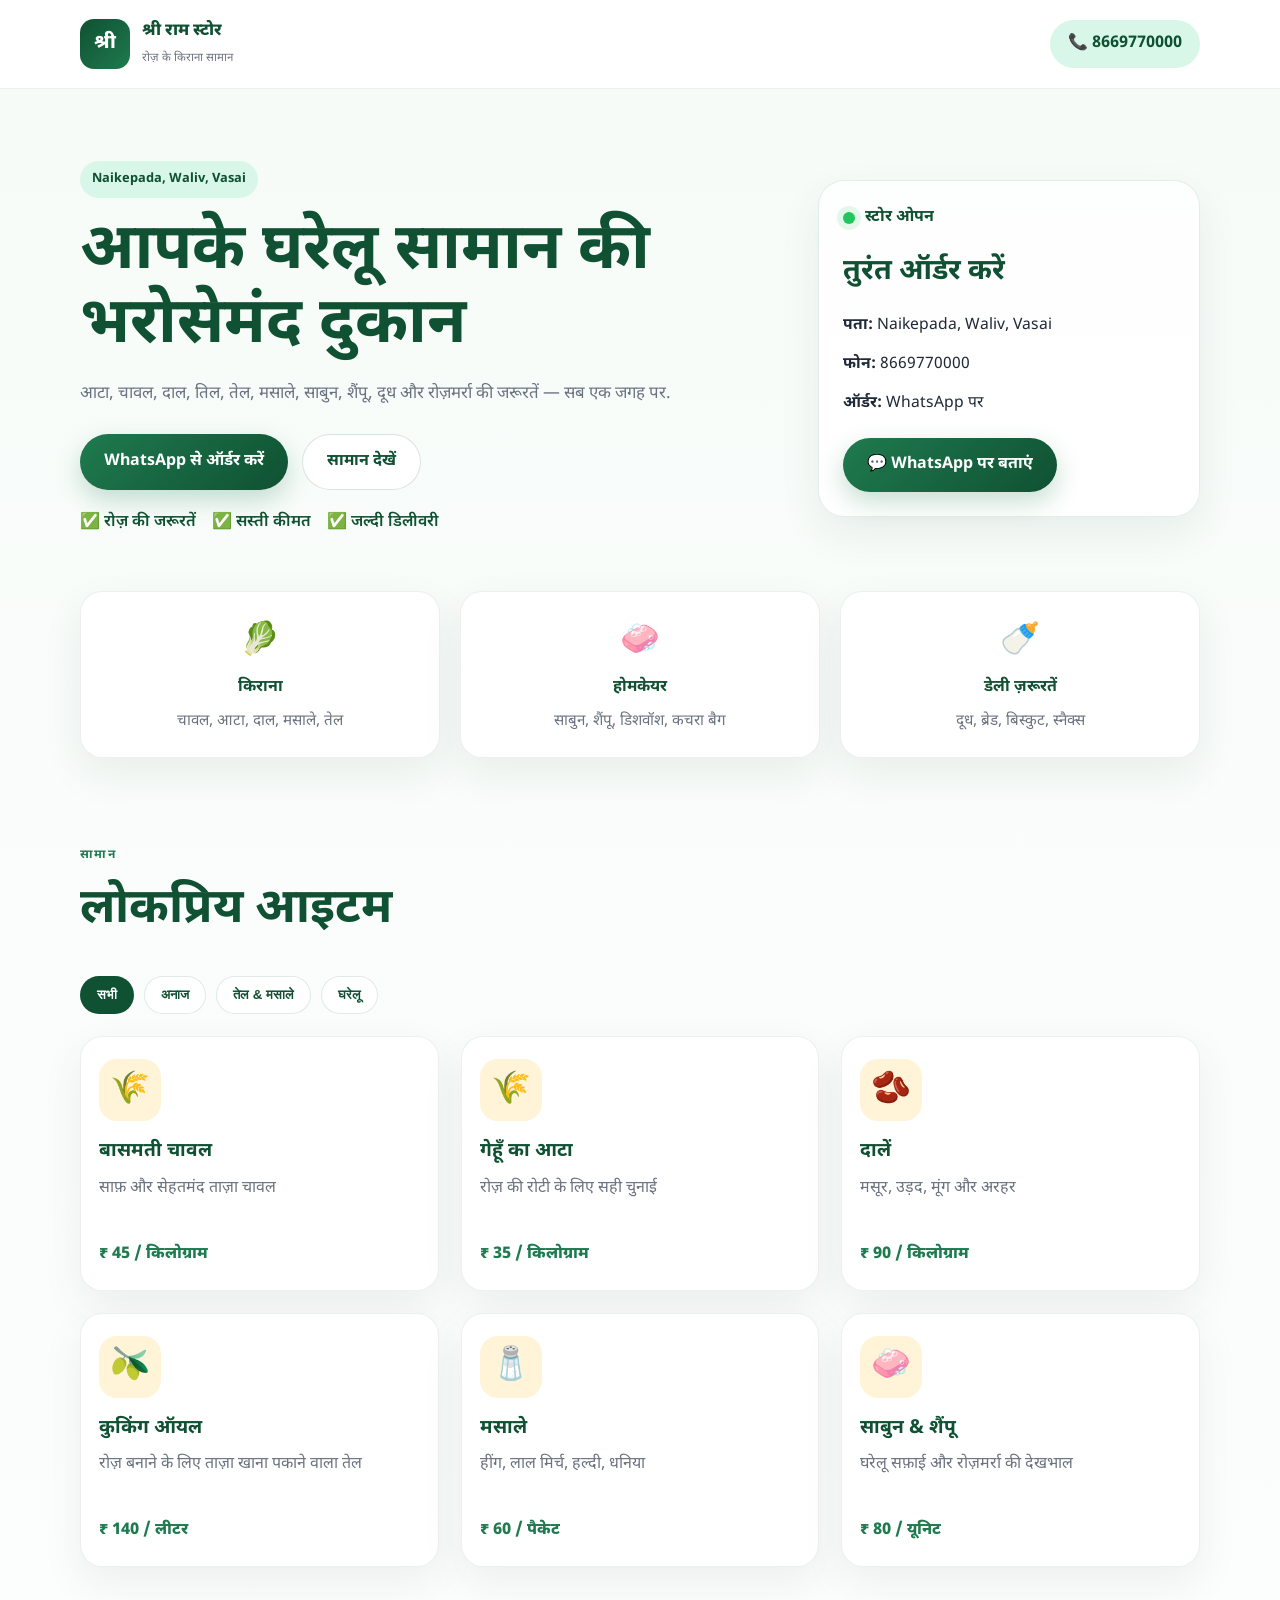
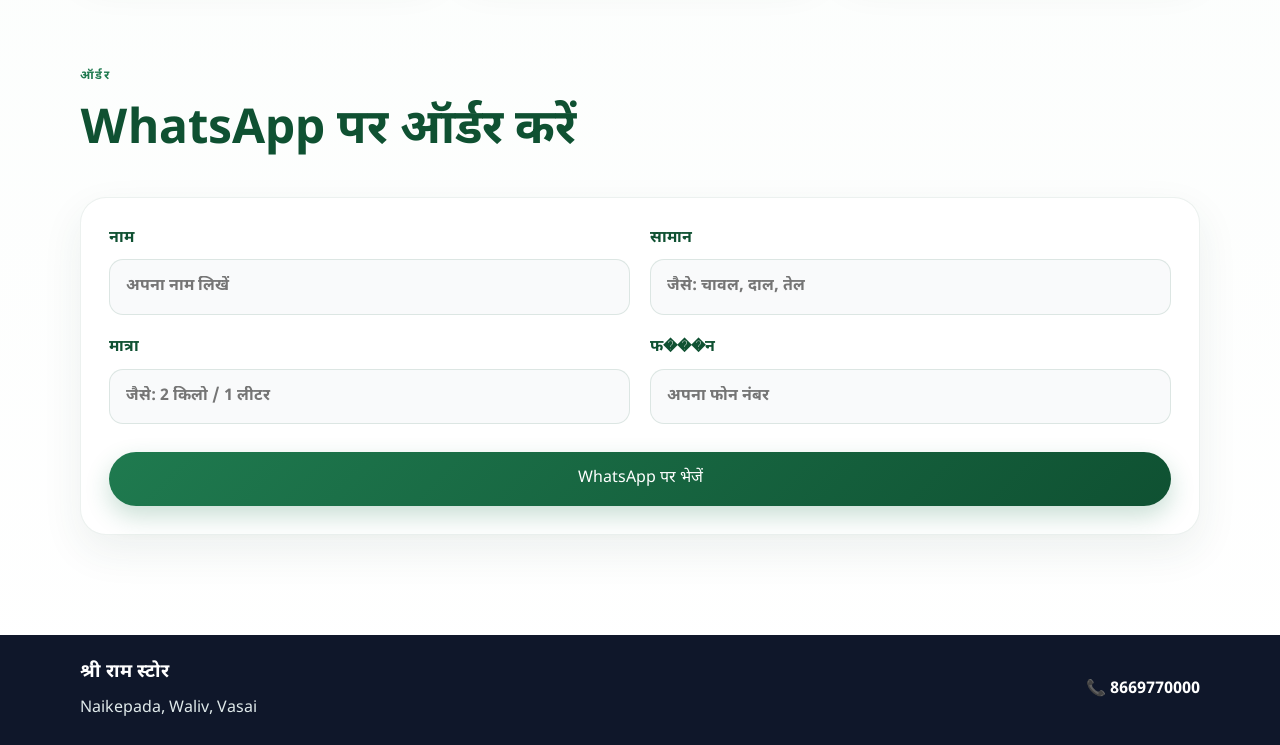
==== index.html @ 79e78a17 "Create a static grocery store landing page and WhatsApp ordering flow for Shri Ram Store." ====
<!DOCTYPE html>
<html lang="hi">
  <head>
    <meta charset="UTF-8" />
    <meta name="viewport" content="width=device-width, initial-scale=1.0" />
    <title>श्री राम स्टोर | रोज़ के किराना सामान</title>
    <meta
      name="description"
      content="श्री राम स्टोर - Naikepada, Waliv, Vasai. Daily groceries, household essentials and WhatsApp ordering."
    />
    <link rel="preconnect" href="https://fonts.googleapis.com" />
    <link rel="preconnect" href="https://fonts.gstatic.com" crossorigin />
    <link
      href="https://fonts.googleapis.com/css2?family=Noto+Sans+Devanagari:wght@400;500;600;700;800&display=swap"
      rel="stylesheet"
    />
    <link rel="stylesheet" href="styles.css" />
  </head>
  <body>
    <header class="topbar">
      <div class="container nav">
        <div class="brand">
          <span class="brand-mark">श्री</span>
          <div>
            <p class="brand-name">श्री राम स्टोर</p>
            <small>रोज़ के किराना सामान</small>
          </div>
        </div>
        <a class="phone-btn" href="tel:8669770000">📞 8669770000</a>
      </div>
    </header>

    <main>
      <section class="hero">
        <div class="container hero-inner">
          <div class="hero-copy">
            <span class="badge">Naikepada, Waliv, Vasai</span>
            <h1>आपके घरेलू सामान की भरोसेमंद दुकान</h1>
            <p>
              आटा, चावल, दाल, तिल, तेल, मसाले, साबुन, शैंपू, दूध और रोज़मर्रा
              की जरूरतें — सब एक जगह पर.
            </p>
            <div class="hero-actions">
              <a class="primary-btn" href="https://wa.me/918669770000?text=Namaste%20Shri%20Ram%20Store%2C%20mujhe%20saman%20chahiye." target="_blank" rel="noreferrer">
                WhatsApp से ऑर्डर करें
              </a>
              <a class="secondary-btn" href="#products">सामान देखें</a>
            </div>
            <ul class="quick-info">
              <li>✅ रोज़ की जरूरतें</li>
              <li>✅ सस्ती कीमत</li>
              <li>✅ जल्दी डिलीवरी</li>
            </ul>
          </div>

          <div class="hero-card">
            <div class="card-header">
              <span class="dot green"></span>
              <span>स्टोर ओपन</span>
            </div>
            <h3>तुरंत ऑर्डर करें</h3>
            <div class="mini-list">
              <div><strong>पता:</strong> Naikepada, Waliv, Vasai</div>
              <div><strong>फोन:</strong> 8669770000</div>
              <div><strong>ऑर्डर:</strong> WhatsApp पर</div>
            </div>
            <a
              class="wa-button"
              href="https://wa.me/918669770000?text=Namaste%20Shri%20Ram%20Store%2C%20mujhe%20ye%20saman%20chahiye%3A%20"
              target="_blank"
              rel="noreferrer"
            >
              💬 WhatsApp पर बताएं
            </a>
          </div>
        </div>
      </section>

      <section class="features container">
        <div class="feature-box">
          <span>🥬</span>
          <h4>किराना</h4>
          <p>चावल, आटा, दाल, मसाले, तेल</p>
        </div>
        <div class="feature-box">
          <span>🧼</span>
          <h4>होमकेयर</h4>
          <p>साबुन, शैंपू, डिशवॉश, कचरा बैग</p>
        </div>
        <div class="feature-box">
          <span>🍼</span>
          <h4>डेली ज़रूरतें</h4>
          <p>दूध, ब्रेड, बिस्कुट, स्नैक्स</p>
        </div>
      </section>

      <section id="products" class="products container">
        <div class="section-heading">
          <p class="eyebrow">सामान</p>
          <h2>लोकप्रिय आइटम</h2>
        </div>

        <div class="category-tabs">
          <button class="tab active" data-category="all">सभी</button>
          <button class="tab" data-category="grains">अनाज</button>
          <button class="tab" data-category="oil">तेल & मसाले</button>
          <button class="tab" data-category="home">घरेलू</button>
        </div>

        <div class="product-grid">
          <article class="product-card" data-category="grains">
            <div class="emoji">🌾</div>
            <h3>बासमती चावल</h3>
            <p>साफ़ और सेहतमंद ताज़ा चावल</p>
            <span>₹ 45 / किलोग्राम</span>
          </article>

          <article class="product-card" data-category="grains">
            <div class="emoji">🌾</div>
            <h3>गेहूँ का आटा</h3>
            <p>रोज़ की रोटी के लिए सही चुनाई</p>
            <span>₹ 35 / किलोग्राम</span>
          </article>

          <article class="product-card" data-category="grains">
            <div class="emoji">🫘</div>
            <h3>दालें</h3>
            <p>मसूर, उड़द, मूंग और अरहर</p>
            <span>₹ 90 / किलोग्राम</span>
          </article>

          <article class="product-card" data-category="oil">
            <div class="emoji">🫒</div>
            <h3>कुकिंग ऑयल</h3>
            <p>रोज़ बनाने के लिए ताज़ा खाना पकाने वाला तेल</p>
            <span>₹ 140 / लीटर</span>
          </article>

          <article class="product-card" data-category="oil">
            <div class="emoji">🧂</div>
            <h3>मसाले</h3>
            <p>हींग, लाल मिर्च, हल्दी, धनिया</p>
            <span>₹ 60 / पैकेट</span>
          </article>

          <article class="product-card" data-category="home">
            <div class="emoji">🧼</div>
            <h3>साबुन & शैंपू</h3>
            <p>घरेलू सफ़ाई और रोज़मर्रा की देखभाल</p>
            <span>₹ 80 / यूनिट</span>
          </article>
        </div>
      </section>

      <section class="order container">
        <div class="section-heading">
          <p class="eyebrow">ऑर्डर</p>
          <h2>WhatsApp पर ऑर्डर करें</h2>
        </div>

        <form id="orderForm" class="order-form">
          <div class="field-row">
            <label>
              नाम
              <input type="text" id="customerName" placeholder="अपना नाम लिखें" required />
            </label>
            <label>
              सामान
              <input type="text" id="orderItem" placeholder="जैसे: चावल, दाल, तेल" required />
            </label>
          </div>
          <div class="field-row">
            <label>
              मात्रा
              <input type="text" id="quantity" placeholder="जैसे: 2 किलो / 1 लीटर" required />
            </label>
            <label>
              फ���न
              <input type="tel" id="phone" placeholder="अपना फोन नंबर" required />
            </label>
          </div>

          <button type="submit" class="primary-btn full-width">
            WhatsApp पर भेजें
          </button>
        </form>
      </section>
    </main>

    <footer class="footer">
      <div class="container footer-inner">
        <div>
          <h3>श्री राम स्टोर</h3>
          <p>Naikepada, Waliv, Vasai</p>
        </div>
        <a href="https://wa.me/918669770000?text=Namaste%20Shri%20Ram%20Store%2C%20mujhe%20saman%20chahiye." target="_blank" rel="noreferrer">
          📞 8669770000
        </a>
      </div>
    </footer>

    <script src="script.js"></script>
  </body>
</html>
---- styles.css ----
* {
  margin: 0;
  padding: 0;
  box-sizing: border-box;
}

:root {
  --green-dark: #0f5132;
  --green-mid: #1f7a4f;
  --green-light: #d9f7e8;
  --orange: #f59e0b;
  --orange-soft: #fff3d8;
  --text: #1f2937;
  --muted: #6b7280;
  --white: #ffffff;
  --shadow: 0 16px 40px rgba(32, 82, 58, 0.08);
}

html {
  scroll-behavior: smooth;
}

body {
  font-family: "Noto Sans Devanagari", sans-serif;
  background: linear-gradient(180deg, #f6fbf8 0%, #ffffff 100%);
  color: var(--text);
  line-height: 1.6;
}

img {
  max-width: 100%;
  display: block;
}

a {
  text-decoration: none;
}

.container {
  width: min(1120px, calc(100% - 32px));
  margin: 0 auto;
}

.topbar {
  background: var(--white);
  border-bottom: 1px solid rgba(15, 81, 50, 0.08);
  position: sticky;
  top: 0;
  z-index: 20;
  backdrop-filter: blur(8px);
}

.nav {
  display: flex;
  align-items: center;
  justify-content: space-between;
  padding: 18px 0;
}

.brand {
  display: flex;
  align-items: center;
  gap: 12px;
}

.brand-mark {
  width: 50px;
  height: 50px;
  border-radius: 14px;
  display: grid;
  place-items: center;
  background: linear-gradient(135deg, var(--green-dark), var(--green-mid));
  color: var(--white);
  font-weight: 800;
  font-size: 1.2rem;
}

.brand-name {
  font-weight: 800;
  font-size: 1.05rem;
  color: var(--green-dark);
}

.brand small {
  color: var(--muted);
  font-size: 0.72rem;
}

.phone-btn,
.primary-btn,
.secondary-btn,
.wa-button {
  display: inline-flex;
  align-items: center;
  justify-content: center;
  border-radius: 999px;
  transition: transform 0.2s ease, box-shadow 0.2s ease;
}

.phone-btn {
  background: var(--green-light);
  color: var(--green-dark);
  padding: 11px 18px;
  font-weight: 700;
}

.primary-btn,
.wa-button {
  background: linear-gradient(135deg, var(--green-mid), var(--green-dark));
  color: var(--white);
  padding: 14px 24px;
  font-weight: 700;
  box-shadow: 0 10px 25px rgba(31, 122, 79, 0.24);
}

.secondary-btn {
  border: 1px solid rgba(15, 81, 50, 0.15);
  background: var(--white);
  color: var(--green-dark);
  padding: 14px 24px;
  font-weight: 700;
}

.primary-btn:hover,
.secondary-btn:hover,
.phone-btn:hover,
.wa-button:hover {
  transform: translateY(-2px);
}

.hero {
  padding: 72px 0 32px;
}

.hero-inner {
  display: grid;
  grid-template-columns: 1.3fr 0.7fr;
  gap: 28px;
  align-items: center;
}

.badge {
  display: inline-block;
  background: var(--green-light);
  color: var(--green-dark);
  padding: 8px 12px;
  border-radius: 999px;
  font-size: 0.8rem;
  font-weight: 700;
  margin-bottom: 18px;
}

.hero-copy h1 {
  font-size: clamp(2.2rem, 5vw, 4.4rem);
  line-height: 1.15;
  color: var(--green-dark);
  margin-bottom: 18px;
}

.hero-copy p {
  font-size: 1.05rem;
  color: var(--muted);
  max-width: 620px;
  margin-bottom: 26px;
}

.hero-actions {
  display: flex;
  flex-wrap: wrap;
  gap: 14px;
  margin-bottom: 20px;
}

.quick-info {
  list-style: none;
  display: flex;
  flex-wrap: wrap;
  gap: 16px;
  color: var(--green-dark);
  font-weight: 600;
}

.hero-card {
  background: rgba(255, 255, 255, 0.8);
  border: 1px solid rgba(31, 122, 79, 0.12);
  border-radius: 26px;
  box-shadow: var(--shadow);
  padding: 24px;
}

.card-header {
  display: flex;
  align-items: center;
  gap: 10px;
  color: var(--green-dark);
  font-weight: 700;
  margin-bottom: 18px;
}

.dot {
  width: 12px;
  height: 12px;
  border-radius: 50%;
  display: block;
}

.dot.green {
  background: #22c55e;
  box-shadow: 0 0 0 6px rgba(34, 197, 94, 0.12);
}

.hero-card h3 {
  font-size: 1.8rem;
  color: var(--green-dark);
  margin-bottom: 18px;
}

.mini-list {
  display: grid;
  gap: 14px;
  color: var(--text);
  font-size: 0.98rem;
  margin-bottom: 22px;
}

.features {
  display: grid;
  grid-template-columns: repeat(3, minmax(0, 1fr));
  gap: 20px;
  padding: 24px 0 8px;
}

.feature-box {
  background: var(--white);
  border-radius: 22px;
  border: 1px solid rgba(15, 81, 50, 0.08);
  padding: 24px 20px;
  text-align: center;
  box-shadow: var(--shadow);
}

.feature-box span {
  font-size: 2rem;
  display: inline-block;
  margin-bottom: 8px;
}

.feature-box h4 {
  color: var(--green-dark);
  margin-bottom: 8px;
}

.feature-box p {
  color: var(--muted);
  font-size: 0.95rem;
}

.products,
.order {
  padding: 80px 0 20px;
}

.section-heading {
  margin-bottom: 26px;
}

.eyebrow {
  color: var(--green-mid);
  text-transform: uppercase;
  letter-spacing: 0.12em;
  font-weight: 700;
  font-size: 0.75rem;
  margin-bottom: 8px;
}

.section-heading h2 {
  font-size: clamp(2rem, 4vw, 3rem);
  color: var(--green-dark);
}

.category-tabs {
  display: flex;
  gap: 10px;
  flex-wrap: wrap;
  margin-bottom: 22px;
}

.tab {
  border: 1px solid rgba(15, 81, 50, 0.12);
  background: var(--white);
  color: var(--green-dark);
  padding: 10px 16px;
  border-radius: 999px;
  cursor: pointer;
  font-weight: 700;
}

.tab.active {
  background: var(--green-dark);
  color: var(--white);
}

.product-grid {
  display: grid;
  grid-template-columns: repeat(3, minmax(0, 1fr));
  gap: 22px;
}

.product-card {
  background: var(--white);
  border: 1px solid rgba(15, 81, 50, 0.08);
  border-radius: 22px;
  padding: 22px 18px;
  box-shadow: var(--shadow);
  transition: transform 0.2s ease;
}

.product-card:hover {
  transform: translateY(-4px);
}

.emoji {
  width: 62px;
  height: 62px;
  display: grid;
  place-items: center;
  border-radius: 18px;
  font-size: 2rem;
  background: var(--orange-soft);
  margin-bottom: 16px;
}

.product-card h3 {
  color: var(--green-dark);
  margin-bottom: 8px;
  font-size: 1.2rem;
}

.product-card p {
  color: var(--muted);
  margin-bottom: 18px;
  min-height: 48px;
}

.product-card span {
  font-size: 1rem;
  font-weight: 800;
  color: var(--green-mid);
}

.order-form {
  background: var(--white);
  border-radius: 26px;
  border: 1px solid rgba(15, 81, 50, 0.08);
  box-shadow: var(--shadow);
  padding: 28px;
}

.field-row {
  display: grid;
  grid-template-columns: repeat(2, minmax(0, 1fr));
  gap: 20px;
  margin-bottom: 20px;
}

label {
  display: grid;
  gap: 8px;
  font-weight: 700;
  color: var(--green-dark);
}

input {
  width: 100%;
  border: 1px solid rgba(15, 81, 50, 0.12);
  border-radius: 14px;
  background: #f9fafb;
  padding: 14px 16px;
  font: inherit;
  color: var(--text);
}

input:focus {
  outline: 2px solid rgba(31, 122, 79, 0.18);
  border-color: rgba(31, 122, 79, 0.3);
}

.full-width {
  width: 100%;
  border: none;
  cursor: pointer;
  margin-top: 8px;
  font: inherit;
}

.footer {
  background: #0f172a;
  color: #dfe9ea;
  margin-top: 80px;
}

.footer-inner {
  display: flex;
  align-items: center;
  justify-content: space-between;
  gap: 16px;
  min-height: 110px;
}

.footer h3 {
  color: var(--white);
  margin-bottom: 8px;
}

.footer a {
  color: #fff;
  font-weight: 700;
}

@media (max-width: 850px) {
  .hero-inner,
  .product-grid,
  .features,
  .field-row {
    grid-template-columns: 1fr;
  }

  .hero {
    padding-top: 48px;
  }

  .quick-info {
    flex-direction: column;
    align-items: flex-start;
    gap: 8px;
  }

  .footer-inner {
    flex-direction: column;
    justify-content: center;
    text-align: center;
    padding: 24px 0;
  }
}
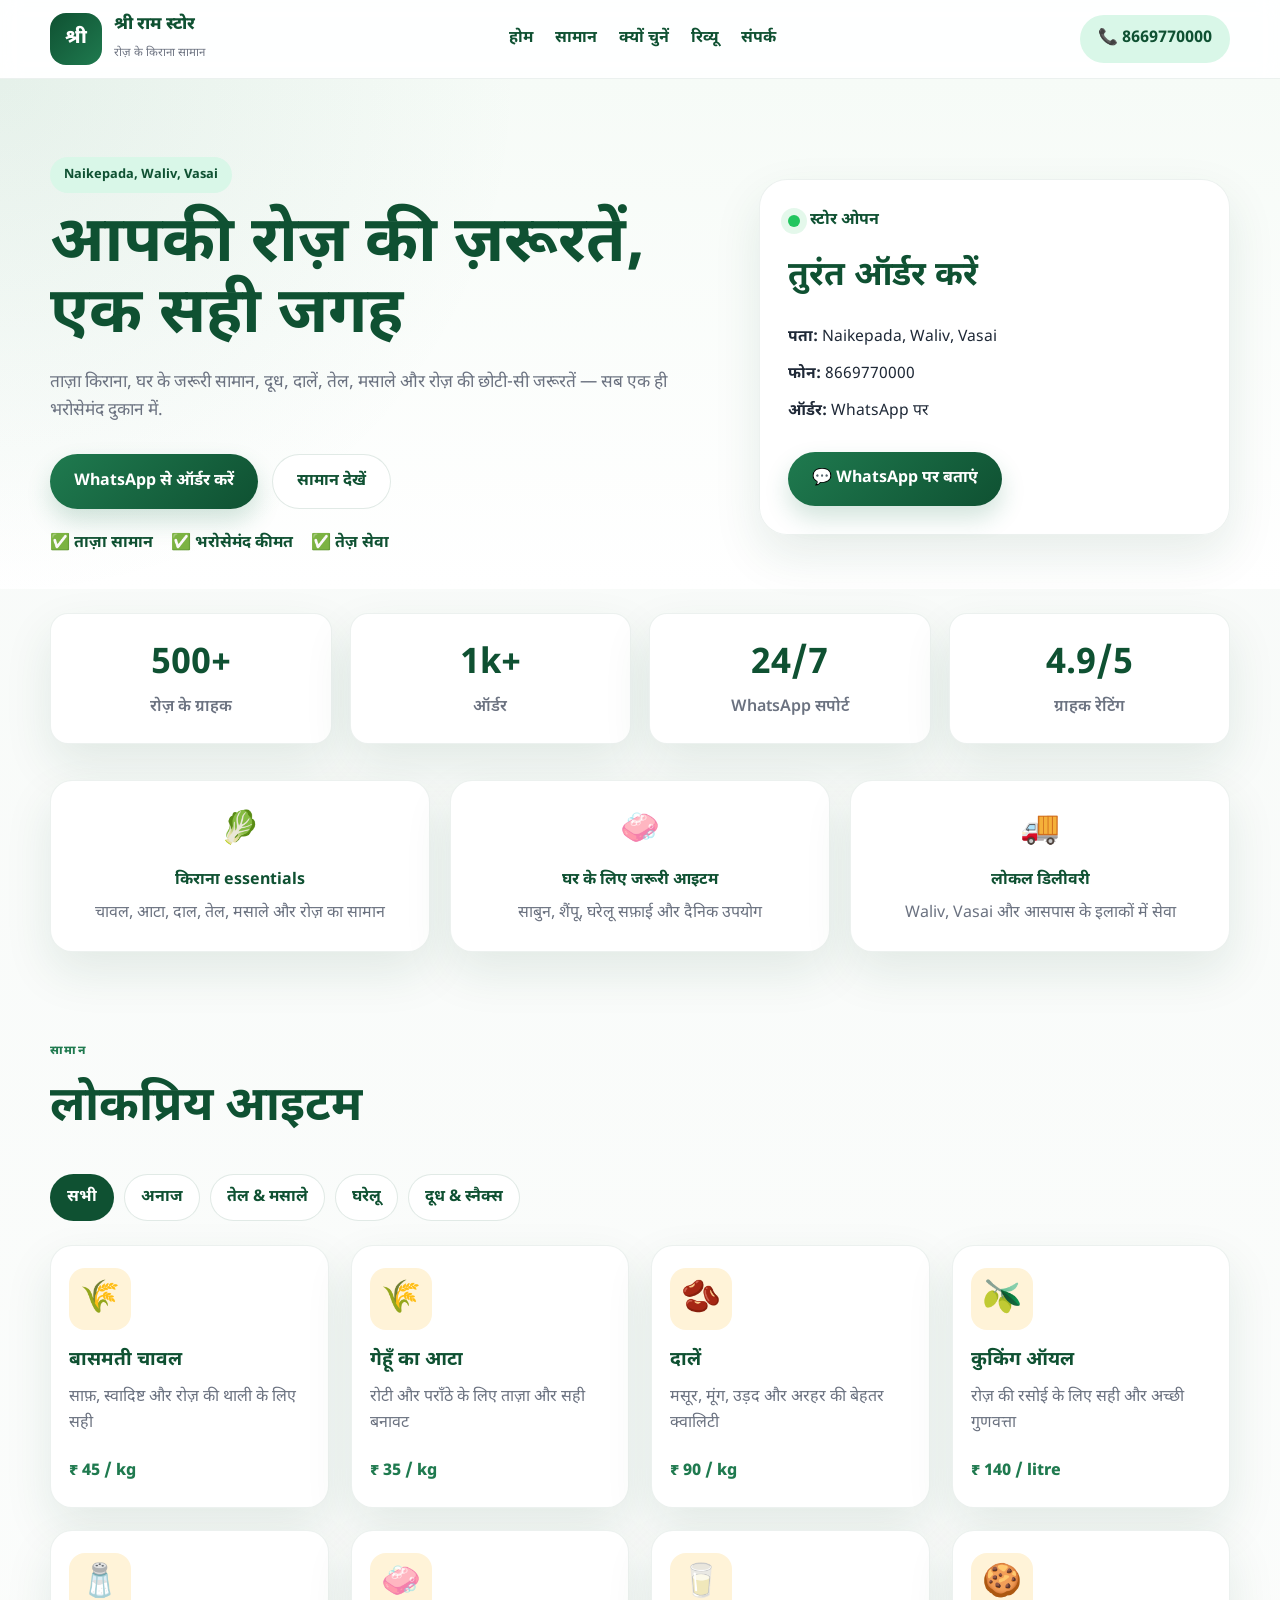
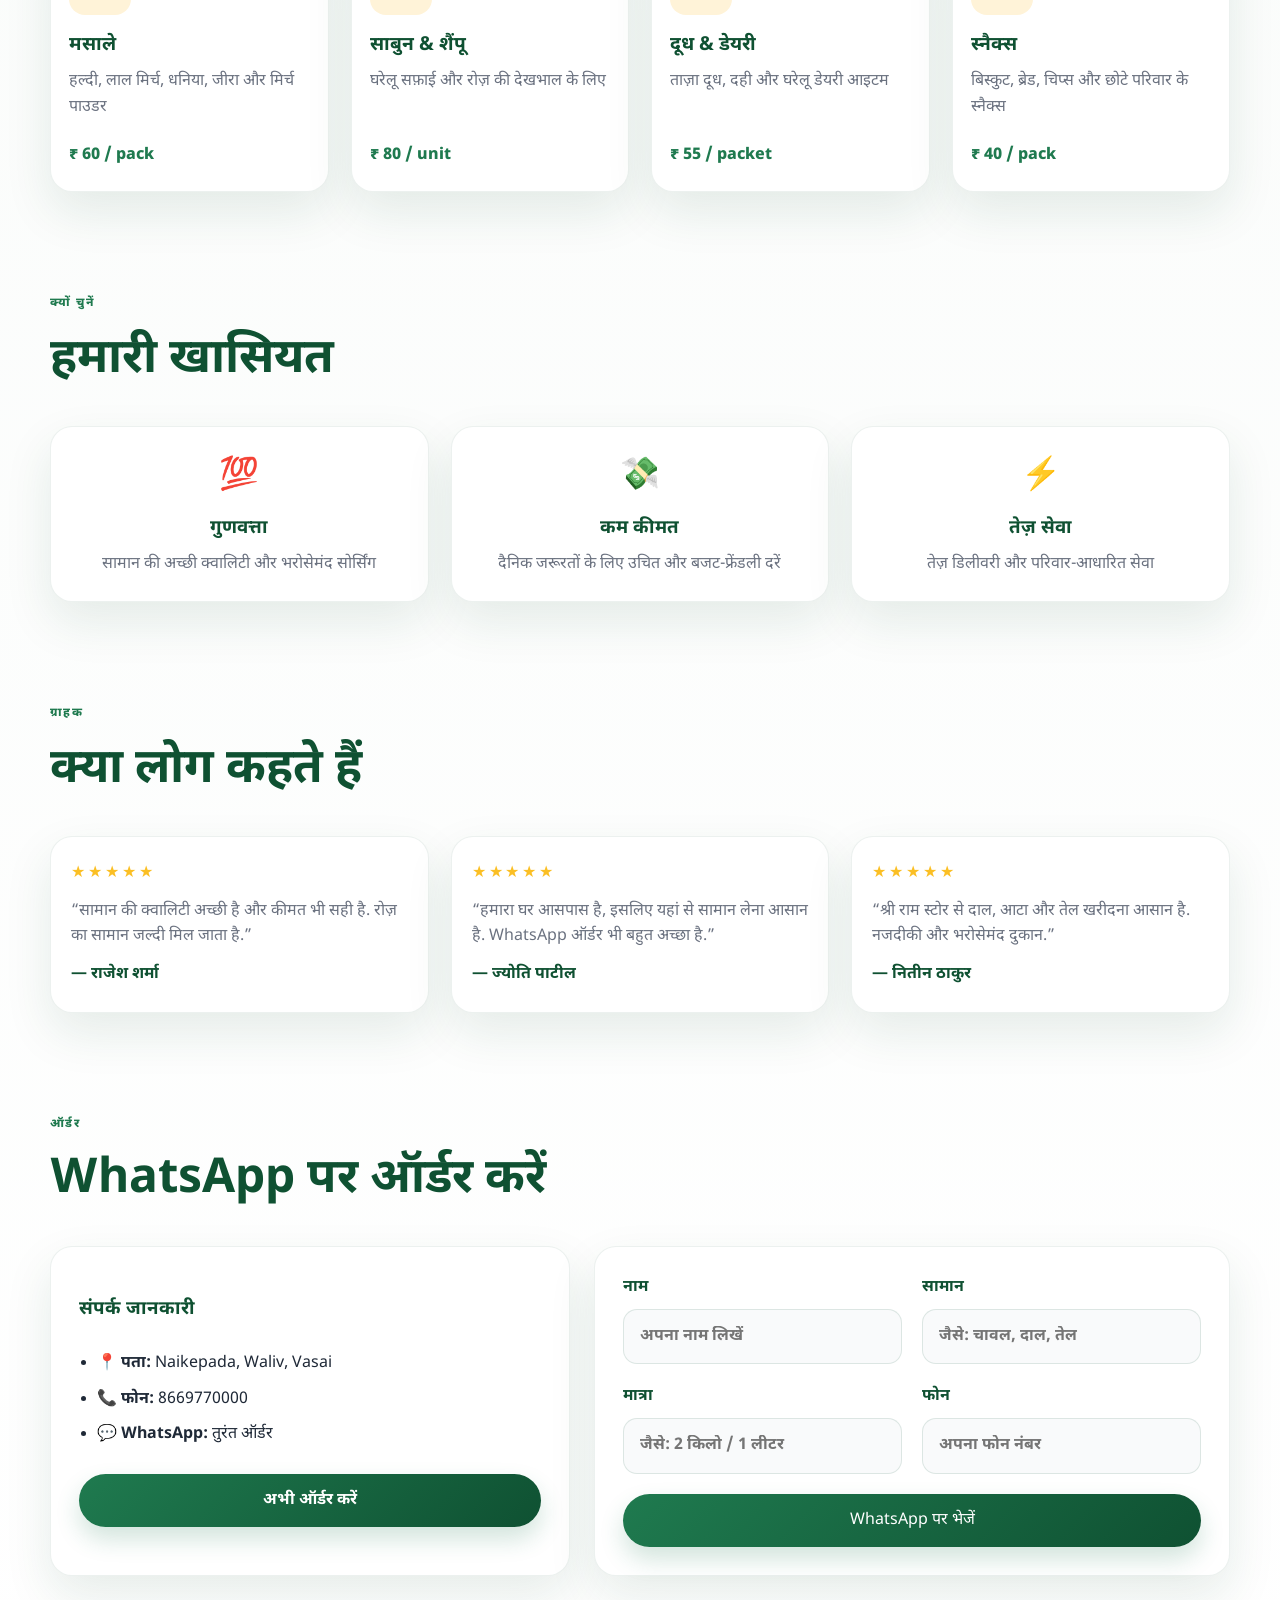
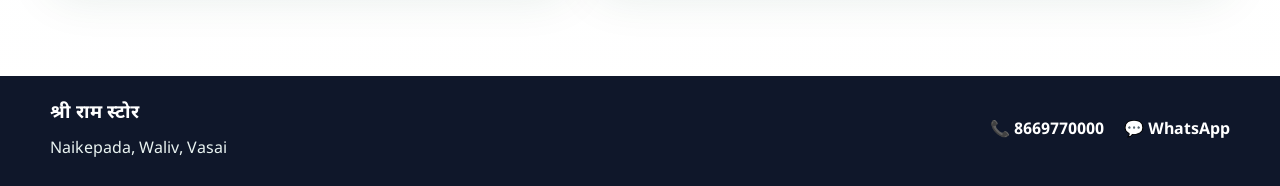
==== commit d32f350d: "Upgrade the store website into a premium modern storefront with richer sections and better mobile re" ====
--- a/index.html
+++ b/index.html
@@ -3,10 +3,10 @@
   <head>
     <meta charset="UTF-8" />
     <meta name="viewport" content="width=device-width, initial-scale=1.0" />
-    <title>श्री राम स्टोर | रोज़ के किराना सामान</title>
+    <title>श्री राम स्टोर | Premium Grocery & Home Essentials</title>
     <meta
       name="description"
-      content="श्री राम स्टोर - Naikepada, Waliv, Vasai. Daily groceries, household essentials and WhatsApp ordering."
+      content="श्री राम स्टोर, Naikepada, Waliv, Vasai. Premium grocery essentials, home care products, and quick WhatsApp ordering for your family needs."
     />
     <link rel="preconnect" href="https://fonts.googleapis.com" />
     <link rel="preconnect" href="https://fonts.gstatic.com" crossorigin />
@@ -19,37 +19,53 @@
   <body>
     <header class="topbar">
       <div class="container nav">
-        <div class="brand">
+        <div class="brand" aria-label="श्री राम स्टोर">
           <span class="brand-mark">श्री</span>
           <div>
             <p class="brand-name">श्री राम स्टोर</p>
             <small>रोज़ के किराना सामान</small>
           </div>
         </div>
+
+        <nav class="main-nav" aria-label="Main navigation">
+          <a href="#home">होम</a>
+          <a href="#products">सामान</a>
+          <a href="#why-us">क्यों चुनें</a>
+          <a href="#reviews">रिव्यू</a>
+          <a href="#contact">संपर्क</a>
+        </nav>
+
         <a class="phone-btn" href="tel:8669770000">📞 8669770000</a>
       </div>
     </header>
 
-    <main>
+    <main id="home">
       <section class="hero">
         <div class="container hero-inner">
           <div class="hero-copy">
             <span class="badge">Naikepada, Waliv, Vasai</span>
-            <h1>आपके घरेलू सामान की भरोसेमंद दुकान</h1>
+            <h1>आपकी रोज़ की ज़रूरतें, एक सही जगह</h1>
             <p>
-              आटा, चावल, दाल, तिल, तेल, मसाले, साबुन, शैंपू, दूध और रोज़मर्रा
-              की जरूरतें — सब एक जगह पर.
+              ताज़ा किराना, घर के जरूरी सामान, दूध, दालें, तेल, मसाले और रोज़
+              की छोटी-सी जरूरतें — सब एक ही भरोसेमंद दुकान में.
             </p>
+
             <div class="hero-actions">
-              <a class="primary-btn" href="https://wa.me/918669770000?text=Namaste%20Shri%20Ram%20Store%2C%20mujhe%20saman%20chahiye." target="_blank" rel="noreferrer">
+              <a
+                class="primary-btn"
+                href="https://wa.me/918669770000?text=Namaste%20Shri%20Ram%20Store%2C%20mujhe%20saman%20chahiye."
+                target="_blank"
+                rel="noreferrer"
+              >
                 WhatsApp से ऑर्डर करें
               </a>
               <a class="secondary-btn" href="#products">सामान देखें</a>
             </div>
-            <ul class="quick-info">
-              <li>✅ रोज़ की जरूरतें</li>
-              <li>✅ सस्ती कीमत</li>
-              <li>✅ जल्दी डिलीवरी</li>
+
+            <ul class="quick-info" aria-label="Store advantages">
+              <li>✅ ताज़ा सामान</li>
+              <li>✅ भरोसेमंद कीमत</li>
+              <li>✅ तेज़ सेवा</li>
             </ul>
           </div>
 
@@ -76,21 +92,40 @@
         </div>
       </section>
 
-      <section class="features container">
+      <section class="stats container" aria-label="Store stats">
+        <div class="stat-box">
+          <strong>500+</strong>
+          <span>रोज़ के ग्राहक</span>
+        </div>
+        <div class="stat-box">
+          <strong>1k+</strong>
+          <span>ऑर्डर</span>
+        </div>
+        <div class="stat-box">
+          <strong>24/7</strong>
+          <span>WhatsApp सपोर्ट</span>
+        </div>
+        <div class="stat-box">
+          <strong>4.9/5</strong>
+          <span>ग्राहक रेटिंग</span>
+        </div>
+      </section>
+
+      <section class="features container" aria-label="Key features">
         <div class="feature-box">
           <span>🥬</span>
-          <h4>किराना</h4>
-          <p>चावल, आटा, दाल, मसाले, तेल</p>
+          <h4>किराना essentials</h4>
+          <p>चावल, आटा, दाल, तेल, मसाले और रोज़ का सामान</p>
         </div>
         <div class="feature-box">
           <span>🧼</span>
-          <h4>होमकेयर</h4>
-          <p>साबुन, शैंपू, डिशवॉश, कचरा बैग</p>
+          <h4>घर के लिए जरूरी आइटम</h4>
+          <p>साबुन, शैंपू, घरेलू सफ़ाई और दैनिक उपयोग</p>
         </div>
         <div class="feature-box">
-          <span>🍼</span>
-          <h4>डेली ज़रूरतें</h4>
-          <p>दूध, ब्रेड, बिस्कुट, स्नैक्स</p>
+          <span>🚚</span>
+          <h4>लोकल डिलीवरी</h4>
+          <p>Waliv, Vasai और आसपास के इलाकों में सेवा</p>
         </div>
       </section>
 
@@ -100,90 +135,185 @@
           <h2>लोकप्रिय आइटम</h2>
         </div>
 
-        <div class="category-tabs">
+        <div class="category-tabs" aria-label="Product categories">
           <button class="tab active" data-category="all">सभी</button>
           <button class="tab" data-category="grains">अनाज</button>
           <button class="tab" data-category="oil">तेल & मसाले</button>
           <button class="tab" data-category="home">घरेलू</button>
+          <button class="tab" data-category="dairy">दूध & स्नैक्स</button>
         </div>
 
         <div class="product-grid">
           <article class="product-card" data-category="grains">
             <div class="emoji">🌾</div>
             <h3>बासमती चावल</h3>
-            <p>साफ़ और सेहतमंद ताज़ा चावल</p>
-            <span>₹ 45 / किलोग्राम</span>
+            <p>साफ़, स्वादिष्ट और रोज़ की थाली के लिए सही</p>
+            <span>₹ 45 / kg</span>
           </article>
 
           <article class="product-card" data-category="grains">
             <div class="emoji">🌾</div>
             <h3>गेहूँ का आटा</h3>
-            <p>रोज़ की रोटी के लिए सही चुनाई</p>
-            <span>₹ 35 / किलोग्राम</span>
+            <p>रोटी और पराँठे के लिए ताज़ा और सही बनावट</p>
+            <span>₹ 35 / kg</span>
           </article>
 
           <article class="product-card" data-category="grains">
             <div class="emoji">🫘</div>
             <h3>दालें</h3>
-            <p>मसूर, उड़द, मूंग और अरहर</p>
-            <span>₹ 90 / किलोग्राम</span>
+            <p>मसूर, मूंग, उड़द और अरहर की बेहतर क्वालिटी</p>
+            <span>₹ 90 / kg</span>
           </article>
 
           <article class="product-card" data-category="oil">
             <div class="emoji">🫒</div>
             <h3>कुकिंग ऑयल</h3>
-            <p>रोज़ बनाने के लिए ताज़ा खाना पकाने वाला तेल</p>
-            <span>₹ 140 / लीटर</span>
+            <p>रोज़ की रसोई के लिए सही और अच्छी गुणवत्ता</p>
+            <span>₹ 140 / litre</span>
           </article>
 
           <article class="product-card" data-category="oil">
             <div class="emoji">🧂</div>
             <h3>मसाले</h3>
-            <p>हींग, लाल मिर्च, हल्दी, धनिया</p>
-            <span>₹ 60 / पैकेट</span>
+            <p>हल्दी, लाल मिर्च, धनिया, जीरा और मिर्च पाउडर</p>
+            <span>₹ 60 / pack</span>
           </article>
 
           <article class="product-card" data-category="home">
             <div class="emoji">🧼</div>
             <h3>साबुन & शैंपू</h3>
-            <p>घरेलू सफ़ाई और रोज़मर्रा की देखभाल</p>
-            <span>₹ 80 / यूनिट</span>
-          </article>
-        </div>
-      </section>
-
-      <section class="order container">
+            <p>घरेलू सफ़ाई और रोज़ की देखभाल के लिए</p>
+            <span>₹ 80 / unit</span>
+          </article>
+
+          <article class="product-card" data-category="dairy">
+            <div class="emoji">🥛</div>
+            <h3>दूध & डेयरी</h3>
+            <p>ताज़ा दूध, दही और घरेलू डेयरी आइटम</p>
+            <span>₹ 55 / packet</span>
+          </article>
+
+          <article class="product-card" data-category="dairy">
+            <div class="emoji">🍪</div>
+            <h3>स्नैक्स</h3>
+            <p>बिस्कुट, ब्रेड, चिप्स और छोटे परिवार के स्नैक्स</p>
+            <span>₹ 40 / pack</span>
+          </article>
+        </div>
+      </section>
+
+      <section id="why-us" class="benefits container">
+        <div class="section-heading">
+          <p class="eyebrow">क्यों चुनें</p>
+          <h2>हमारी खासियत</h2>
+        </div>
+
+        <div class="benefit-grid">
+          <div class="benefit-card">
+            <span>💯</span>
+            <h3>गुणवत्ता</h3>
+            <p>सामान की अच्छी क्वालिटी और भरोसेमंद सोर्सिंग</p>
+          </div>
+          <div class="benefit-card">
+            <span>💸</span>
+            <h3>कम कीमत</h3>
+            <p>दैनिक जरूरतों के लिए उचित और बजट-फ्रेंडली दरें</p>
+          </div>
+          <div class="benefit-card">
+            <span>⚡</span>
+            <h3>तेज़ सेवा</h3>
+            <p>तेज़ डिलीवरी और परिवार-आधारित सेवा</p>
+          </div>
+        </div>
+      </section>
+
+      <section id="reviews" class="reviews container">
+        <div class="section-heading">
+          <p class="eyebrow">ग्राहक</p>
+          <h2>क्या लोग कहते हैं</h2>
+        </div>
+
+        <div class="review-grid">
+          <article class="review-card">
+            <div class="stars">★★★★★</div>
+            <p>
+              “सामान की क्वालिटी अच्छी है और कीमत भी सही है. रोज़ का सामान
+              जल्दी मिल जाता है.”
+            </p>
+            <strong>— राजेश शर्मा</strong>
+          </article>
+
+          <article class="review-card">
+            <div class="stars">★★★★★</div>
+            <p>
+              “हमारा घर आसपास है, इसलिए यहां से सामान लेना आसान है. WhatsApp
+              ऑर्डर भी बहुत अच्छा है.”
+            </p>
+            <strong>— ज्योति पाटील</strong>
+          </article>
+
+          <article class="review-card">
+            <div class="stars">★★★★★</div>
+            <p>
+              “श्री राम स्टोर से दाल, आटा और तेल खरीदना आसान है. नजदीकी और
+              भरोसेमंद दुकान.”
+            </p>
+            <strong>— नितीन ठाकुर</strong>
+          </article>
+        </div>
+      </section>
+
+      <section class="order container" id="contact">
         <div class="section-heading">
           <p class="eyebrow">ऑर्डर</p>
           <h2>WhatsApp पर ऑर्डर करें</h2>
         </div>
 
-        <form id="orderForm" class="order-form">
-          <div class="field-row">
-            <label>
-              नाम
-              <input type="text" id="customerName" placeholder="अपना नाम लिखें" required />
-            </label>
-            <label>
-              सामान
-              <input type="text" id="orderItem" placeholder="जैसे: चावल, दाल, तेल" required />
-            </label>
-          </div>
-          <div class="field-row">
-            <label>
-              मात्रा
-              <input type="text" id="quantity" placeholder="जैसे: 2 किलो / 1 लीटर" required />
-            </label>
-            <label>
-              फ���न
-              <input type="tel" id="phone" placeholder="अपना फोन नंबर" required />
-            </label>
-          </div>
-
-          <button type="submit" class="primary-btn full-width">
-            WhatsApp पर भेजें
-          </button>
-        </form>
+        <div class="contact-grid">
+          <div class="info-panel">
+            <h3>संपर्क जानकारी</h3>
+            <ul>
+              <li><strong>📍 पता:</strong> Naikepada, Waliv, Vasai</li>
+              <li><strong>📞 फोन:</strong> 8669770000</li>
+              <li><strong>💬 WhatsApp:</strong> तुरंत ऑर्डर</li>
+            </ul>
+            <a
+              class="primary-btn"
+              href="https://wa.me/918669770000?text=Namaste%20Shri%20Ram%20Store%2C%20mujhe%20saman%20chahiye."
+              target="_blank"
+              rel="noreferrer"
+            >
+              अभी ऑर्डर करें
+            </a>
+          </div>
+
+          <form id="orderForm" class="order-form">
+            <div class="field-row">
+              <label>
+                नाम
+                <input type="text" id="customerName" placeholder="अपना नाम लिखें" required />
+              </label>
+              <label>
+                सामान
+                <input type="text" id="orderItem" placeholder="जैसे: चावल, दाल, तेल" required />
+              </label>
+            </div>
+            <div class="field-row">
+              <label>
+                मात्रा
+                <input type="text" id="quantity" placeholder="जैसे: 2 किलो / 1 लीटर" required />
+              </label>
+              <label>
+                फोन
+                <input type="tel" id="phone" placeholder="अपना फोन नंबर" required />
+              </label>
+            </div>
+
+            <button type="submit" class="primary-btn full-width">
+              WhatsApp पर भेजें
+            </button>
+          </form>
+        </div>
       </section>
     </main>
 
@@ -193,375 +323,13 @@
           <h3>श्री राम स्टोर</h3>
           <p>Naikepada, Waliv, Vasai</p>
         </div>
-        <a href="https://wa.me/918669770000?text=Namaste%20Shri%20Ram%20Store%2C%20mujhe%20saman%20chahiye." target="_blank" rel="noreferrer">
-          📞 8669770000
-        </a>
+        <div class="footer-links">
+          <a href="tel:8669770000">📞 8669770000</a>
+          <a href="https://wa.me/918669770000?text=Namaste%20Shri%20Ram%20Store%2C%20mujhe%20saman%20chahiye." target="_blank" rel="noreferrer">💬 WhatsApp</a>
+        </div>
       </div>
     </footer>
 
     <script src="script.js"></script>
   </body>
 </html>
-
-
-
-
-
-
-
-
-
-
-
-
-
-
-
-
-
-
-
-
-
-
-
-
-
-
-
-
-
-
-
-
-
-
-
-
-
-
-
-
-
-
-
-
-
-
-
-
-
-
-
-
-
-
-
-
-
-
-
-
-
-
-
-
-
-
-
-
-
-
-
-
-
-
-
-
-
-
-
-
-
-
-
-
-
-
-
-
-
-
-
-
-
-
-
-
-
-
-
-
-
-
-
-
-
-
-
-
-
-
-
-
-
-
-
-
-
-
-
-
-
-
-
-
-
-
-
-
-
-
-
-
-
-
-
-
-
-
-
-
-
-
-
-
-
-
-
-
-
-
-
-
-
-
-
-
-
-
-
-
-
-
-
-
-
-
-
-
-
-
-
-
-
-
-
-
-
-
-
-
-
-
-
-
-
-
-
-
-
-
-
-
-
-
-
-
-
-
-
-
-
-
-
-
-
-
-
-
-
-
-
-
-
-
-
-
-
-
-
-
-
-
-
-
-
-
-
-
-
-
-
-
-
-
-
-
-
-
-
-
-
-
-
-
-
-
-
-
-
-
-
-
-
-
-
-
-
-
-
-
-
-
-
-
-
-
-
-
-
-
-
-
-
-
-
-
-
-
-
-
-
-
-
-
-
-
-
-
-
-
-
-
-
-
-
-
-
-
-
-
-
-
-
-
-
-
-
-
-
-
-
-
-
-
-
-
-
-
-
-
-
-
-
-
-
-
-
-
-
-
-
-
-
-
-
-
-
-
-
-
-
-
-
-
-
-
-
-
-
-
-
-
-
-
-
-
-
-
-
-
-
-
-
--- a/styles.css
+++ b/styles.css
@@ -7,13 +7,16 @@
 :root {
   --green-dark: #0f5132;
   --green-mid: #1f7a4f;
+  --green-soft: #ebfff2;
   --green-light: #d9f7e8;
+  --green-glow: rgba(31, 122, 79, 0.12);
   --orange: #f59e0b;
   --orange-soft: #fff3d8;
   --text: #1f2937;
   --muted: #6b7280;
   --white: #ffffff;
-  --shadow: 0 16px 40px rgba(32, 82, 58, 0.08);
+  --shadow: 0 20px 48px rgba(15, 81, 50, 0.10);
+  --panel: #f6faf7;
 }
 
 html {
@@ -22,9 +25,13 @@
 
 body {
   font-family: "Noto Sans Devanagari", sans-serif;
-  background: linear-gradient(180deg, #f6fbf8 0%, #ffffff 100%);
+  background: linear-gradient(180deg, #f7faf8 0%, #ffffff 100%);
   color: var(--text);
   line-height: 1.6;
+}
+
+a {
+  text-decoration: none;
 }
 
 img {
@@ -32,29 +39,26 @@
   display: block;
 }
 
-a {
-  text-decoration: none;
-}
-
 .container {
-  width: min(1120px, calc(100% - 32px));
+  width: min(1180px, calc(100% - 32px));
   margin: 0 auto;
 }
 
 .topbar {
-  background: var(--white);
-  border-bottom: 1px solid rgba(15, 81, 50, 0.08);
   position: sticky;
   top: 0;
   z-index: 20;
-  backdrop-filter: blur(8px);
+  background: rgba(255, 255, 255, 0.88);
+  backdrop-filter: blur(10px);
+  border-bottom: 1px solid rgba(15, 81, 50, 0.08);
 }
 
 .nav {
   display: flex;
   align-items: center;
   justify-content: space-between;
-  padding: 18px 0;
+  min-height: 78px;
+  gap: 18px;
 }
 
 .brand {
@@ -64,26 +68,44 @@
 }
 
 .brand-mark {
-  width: 50px;
-  height: 50px;
-  border-radius: 14px;
+  width: 52px;
+  height: 52px;
   display: grid;
   place-items: center;
-  background: linear-gradient(135deg, var(--green-dark), var(--green-mid));
+  border-radius: 16px;
   color: var(--white);
   font-weight: 800;
   font-size: 1.2rem;
+  background: linear-gradient(135deg, var(--green-dark), var(--green-mid));
 }
 
 .brand-name {
   font-weight: 800;
-  font-size: 1.05rem;
-  color: var(--green-dark);
+  font-size: 1.08rem;
+  color: var(--green-dark);
+  margin: 0;
 }
 
 .brand small {
   color: var(--muted);
   font-size: 0.72rem;
+}
+
+.main-nav {
+  display: flex;
+  align-items: center;
+  gap: 22px;
+  flex-wrap: wrap;
+}
+
+.main-nav a {
+  color: var(--green-dark);
+  font-weight: 700;
+  transition: opacity 0.2s ease;
+}
+
+.main-nav a:hover {
+  opacity: 0.75;
 }
 
 .phone-btn,
@@ -110,11 +132,11 @@
   color: var(--white);
   padding: 14px 24px;
   font-weight: 700;
-  box-shadow: 0 10px 25px rgba(31, 122, 79, 0.24);
+  box-shadow: 0 12px 25px rgba(31, 122, 79, 0.2);
 }
 
 .secondary-btn {
-  border: 1px solid rgba(15, 81, 50, 0.15);
+  border: 1px solid rgba(15, 81, 50, 0.12);
   background: var(--white);
   color: var(--green-dark);
   padding: 14px 24px;
@@ -129,135 +151,183 @@
 }
 
 .hero {
-  padding: 72px 0 32px;
+  padding: 78px 0 32px;
+  background:
+    radial-gradient(circle at top left, rgba(31, 122, 79, 0.08), transparent 38%),
+    linear-gradient(180deg, #f6fbf7 0%, #ffffff 100%);
 }
 
 .hero-inner {
   display: grid;
-  grid-template-columns: 1.3fr 0.7fr;
-  gap: 28px;
+  grid-template-columns: 1.18fr 0.82fr;
+  gap: 30px;
   align-items: center;
 }
 
 .badge {
-  display: inline-block;
+  display: inline-flex;
+  align-items: center;
+  padding: 8px 14px;
+  border-radius: 999px;
   background: var(--green-light);
   color: var(--green-dark);
-  padding: 8px 12px;
-  border-radius: 999px;
   font-size: 0.8rem;
   font-weight: 700;
   margin-bottom: 18px;
 }
 
 .hero-copy h1 {
-  font-size: clamp(2.2rem, 5vw, 4.4rem);
-  line-height: 1.15;
+  font-size: clamp(2.6rem, 5vw, 4.4rem);
+  line-height: 1.1;
   color: var(--green-dark);
   margin-bottom: 18px;
 }
 
 .hero-copy p {
-  font-size: 1.05rem;
+  font-size: 1.08rem;
   color: var(--muted);
-  max-width: 620px;
-  margin-bottom: 26px;
+  max-width: 650px;
+  margin-bottom: 28px;
 }
 
 .hero-actions {
   display: flex;
+  gap: 14px;
   flex-wrap: wrap;
-  gap: 14px;
-  margin-bottom: 20px;
+  margin-bottom: 22px;
 }
 
 .quick-info {
   list-style: none;
   display: flex;
+  align-items: center;
+  gap: 18px;
   flex-wrap: wrap;
-  gap: 16px;
-  color: var(--green-dark);
-  font-weight: 600;
+  color: var(--green-dark);
+  font-weight: 700;
 }
 
 .hero-card {
-  background: rgba(255, 255, 255, 0.8);
-  border: 1px solid rgba(31, 122, 79, 0.12);
-  border-radius: 26px;
+  background: rgba(255, 255, 255, 0.9);
+  border: 1px solid rgba(15, 81, 50, 0.08);
   box-shadow: var(--shadow);
-  padding: 24px;
+  border-radius: 28px;
+  padding: 28px;
 }
 
 .card-header {
   display: flex;
   align-items: center;
   gap: 10px;
-  color: var(--green-dark);
-  font-weight: 700;
+  font-weight: 700;
+  color: var(--green-dark);
   margin-bottom: 18px;
 }
 
 .dot {
   width: 12px;
   height: 12px;
+  display: block;
   border-radius: 50%;
-  display: block;
 }
 
 .dot.green {
   background: #22c55e;
-  box-shadow: 0 0 0 6px rgba(34, 197, 94, 0.12);
+  box-shadow: 0 0 0 7px rgba(34, 197, 94, 0.12);
 }
 
 .hero-card h3 {
-  font-size: 1.8rem;
-  color: var(--green-dark);
-  margin-bottom: 18px;
+  font-size: 2.1rem;
+  color: var(--green-dark);
+  margin-bottom: 20px;
 }
 
 .mini-list {
   display: grid;
-  gap: 14px;
-  color: var(--text);
+  gap: 12px;
+  margin-bottom: 28px;
   font-size: 0.98rem;
-  margin-bottom: 22px;
+}
+
+.stats {
+  display: grid;
+  grid-template-columns: repeat(4, minmax(0, 1fr));
+  gap: 18px;
+  margin-top: 24px;
+  margin-bottom: 10px;
+}
+
+.stat-box {
+  background: var(--white);
+  border: 1px solid rgba(15, 81, 50, 0.08);
+  box-shadow: var(--shadow);
+  border-radius: 18px;
+  padding: 22px 16px;
+  text-align: center;
+}
+
+.stat-box strong {
+  display: block;
+  font-size: clamp(1.6rem, 3vw, 2.2rem);
+  color: var(--green-dark);
+  margin-bottom: 3px;
+}
+
+.stat-box span {
+  color: var(--muted);
+  font-weight: 600;
 }
 
 .features {
   display: grid;
   grid-template-columns: repeat(3, minmax(0, 1fr));
   gap: 20px;
-  padding: 24px 0 8px;
-}
-
-.feature-box {
+  padding: 26px 0 8px;
+}
+
+.feature-box,
+.benefit-card,
+.product-card,
+.review-card,
+.order-form,
+.info-panel {
   background: var(--white);
   border-radius: 22px;
   border: 1px solid rgba(15, 81, 50, 0.08);
-  padding: 24px 20px;
+  box-shadow: var(--shadow);
+}
+
+.feature-box {
   text-align: center;
-  box-shadow: var(--shadow);
-}
-
-.feature-box span {
+  padding: 24px 18px;
+}
+
+.feature-box span,
+.benefit-card span {
   font-size: 2rem;
   display: inline-block;
+  margin-bottom: 12px;
+}
+
+.feature-box h4,
+.benefit-card h3,
+.info-panel h3 {
+  color: var(--green-dark);
   margin-bottom: 8px;
 }
 
-.feature-box h4 {
-  color: var(--green-dark);
-  margin-bottom: 8px;
-}
-
-.feature-box p {
+.feature-box p,
+.benefit-card p,
+.product-card p,
+.review-card p {
   color: var(--muted);
-  font-size: 0.95rem;
 }
 
 .products,
+.benefits,
+.reviews,
 .order {
-  padding: 80px 0 20px;
+  padding: 82px 0 20px;
 }
 
 .section-heading {
@@ -268,9 +338,9 @@
   color: var(--green-mid);
   text-transform: uppercase;
   letter-spacing: 0.12em;
-  font-weight: 700;
-  font-size: 0.75rem;
-  margin-bottom: 8px;
+  font-size: 0.74rem;
+  font-weight: 800;
+  margin-bottom: 10px;
 }
 
 .section-heading h2 {
@@ -280,9 +350,9 @@
 
 .category-tabs {
   display: flex;
+  flex-wrap: wrap;
   gap: 10px;
-  flex-wrap: wrap;
-  margin-bottom: 22px;
+  margin-bottom: 24px;
 }
 
 .tab {
@@ -291,8 +361,9 @@
   color: var(--green-dark);
   padding: 10px 16px;
   border-radius: 999px;
+  font: inherit;
+  font-weight: 700;
   cursor: pointer;
-  font-weight: 700;
 }
 
 .tab.active {
@@ -302,16 +373,12 @@
 
 .product-grid {
   display: grid;
-  grid-template-columns: repeat(3, minmax(0, 1fr));
+  grid-template-columns: repeat(4, minmax(0, 1fr));
   gap: 22px;
 }
 
 .product-card {
-  background: var(--white);
-  border: 1px solid rgba(15, 81, 50, 0.08);
-  border-radius: 22px;
   padding: 22px 18px;
-  box-shadow: var(--shadow);
   transition: transform 0.2s ease;
 }
 
@@ -324,35 +391,84 @@
   height: 62px;
   display: grid;
   place-items: center;
-  border-radius: 18px;
   font-size: 2rem;
+  border-radius: 16px;
   background: var(--orange-soft);
   margin-bottom: 16px;
 }
 
 .product-card h3 {
-  color: var(--green-dark);
+  font-size: 1.2rem;
   margin-bottom: 8px;
-  font-size: 1.2rem;
+  color: var(--green-dark);
 }
 
 .product-card p {
-  color: var(--muted);
-  margin-bottom: 18px;
-  min-height: 48px;
+  min-height: 58px;
+  margin-bottom: 16px;
 }
 
 .product-card span {
-  font-size: 1rem;
+  color: var(--green-mid);
   font-weight: 800;
-  color: var(--green-mid);
+}
+
+.benefit-grid {
+  display: grid;
+  grid-template-columns: repeat(3, minmax(0, 1fr));
+  gap: 22px;
+}
+
+.benefit-card {
+  padding: 24px 20px;
+  text-align: center;
+}
+
+.review-grid {
+  display: grid;
+  grid-template-columns: repeat(3, minmax(0, 1fr));
+  gap: 22px;
+}
+
+.review-card {
+  padding: 24px 20px;
+}
+
+.stars {
+  color: #fbbf24;
+  letter-spacing: 0.18em;
+  margin-bottom: 12px;
+}
+
+.review-card strong {
+  display: inline-block;
+  margin-top: 12px;
+  color: var(--green-dark);
+}
+
+.contact-grid {
+  display: grid;
+  grid-template-columns: 0.9fr 1.1fr;
+  gap: 24px;
+  align-items: stretch;
+}
+
+.info-panel {
+  padding: 28px;
+  display: flex;
+  flex-direction: column;
+  justify-content: center;
+}
+
+.info-panel ul {
+  padding-left: 18px;
+  margin: 18px 0 26px;
+  display: grid;
+  gap: 10px;
+  color: var(--text);
 }
 
 .order-form {
-  background: var(--white);
-  border-radius: 26px;
-  border: 1px solid rgba(15, 81, 50, 0.08);
-  box-shadow: var(--shadow);
   padding: 28px;
 }
 
@@ -366,8 +482,8 @@
 label {
   display: grid;
   gap: 8px;
-  font-weight: 700;
-  color: var(--green-dark);
+  color: var(--green-dark);
+  font-weight: 700;
 }
 
 input {
@@ -375,9 +491,9 @@
   border: 1px solid rgba(15, 81, 50, 0.12);
   border-radius: 14px;
   background: #f9fafb;
+  color: var(--text);
   padding: 14px 16px;
   font: inherit;
-  color: var(--text);
 }
 
 input:focus {
@@ -389,13 +505,12 @@
   width: 100%;
   border: none;
   cursor: pointer;
-  margin-top: 8px;
   font: inherit;
 }
 
 .footer {
   background: #0f172a;
-  color: #dfe9ea;
+  color: #e9f3f1;
   margin-top: 80px;
 }
 
@@ -403,8 +518,8 @@
   display: flex;
   align-items: center;
   justify-content: space-between;
+  min-height: 110px;
   gap: 16px;
-  min-height: 110px;
 }
 
 .footer h3 {
@@ -412,16 +527,56 @@
   margin-bottom: 8px;
 }
 
+.footer-links {
+  display: flex;
+  gap: 20px;
+  flex-wrap: wrap;
+}
+
 .footer a {
   color: #fff;
   font-weight: 700;
 }
 
-@media (max-width: 850px) {
+@media (max-width: 950px) {
+  .nav {
+    flex-wrap: wrap;
+    justify-content: center;
+    padding: 18px 0 20px;
+  }
+
   .hero-inner,
+  .contact-grid,
+  .features,
+  .benefit-grid,
+  .review-grid,
+  .product-grid {
+    grid-template-columns: repeat(2, minmax(0, 1fr));
+  }
+
+  .hero-inner,
+  .contact-grid,
+  .features,
+  .benefit-grid,
+  .review-grid,
+  .product-grid {
+    display: grid;
+  }
+
+  .product-grid {
+    grid-template-columns: repeat(2, minmax(0, 1fr));
+  }
+}
+
+@media (max-width: 760px) {
+  .hero-inner,
+  .contact-grid,
+  .features,
+  .benefit-grid,
+  .review-grid,
   .product-grid,
-  .features,
-  .field-row {
+  .field-row,
+  .stats {
     grid-template-columns: 1fr;
   }
 
@@ -442,3 +597,27 @@
     padding: 24px 0;
   }
 }
+
+@media (max-width: 480px) {
+  .nav {
+    flex-direction: column;
+    align-items: flex-start;
+  }
+
+  .main-nav {
+    width: 100%;
+    justify-content: space-between;
+    gap: 12px;
+  }
+
+  .phone-btn,
+  .primary-btn,
+  .secondary-btn,
+  .wa-button {
+    width: 100%;
+  }
+
+  .hero-actions {
+    flex-direction: column;
+  }
+}
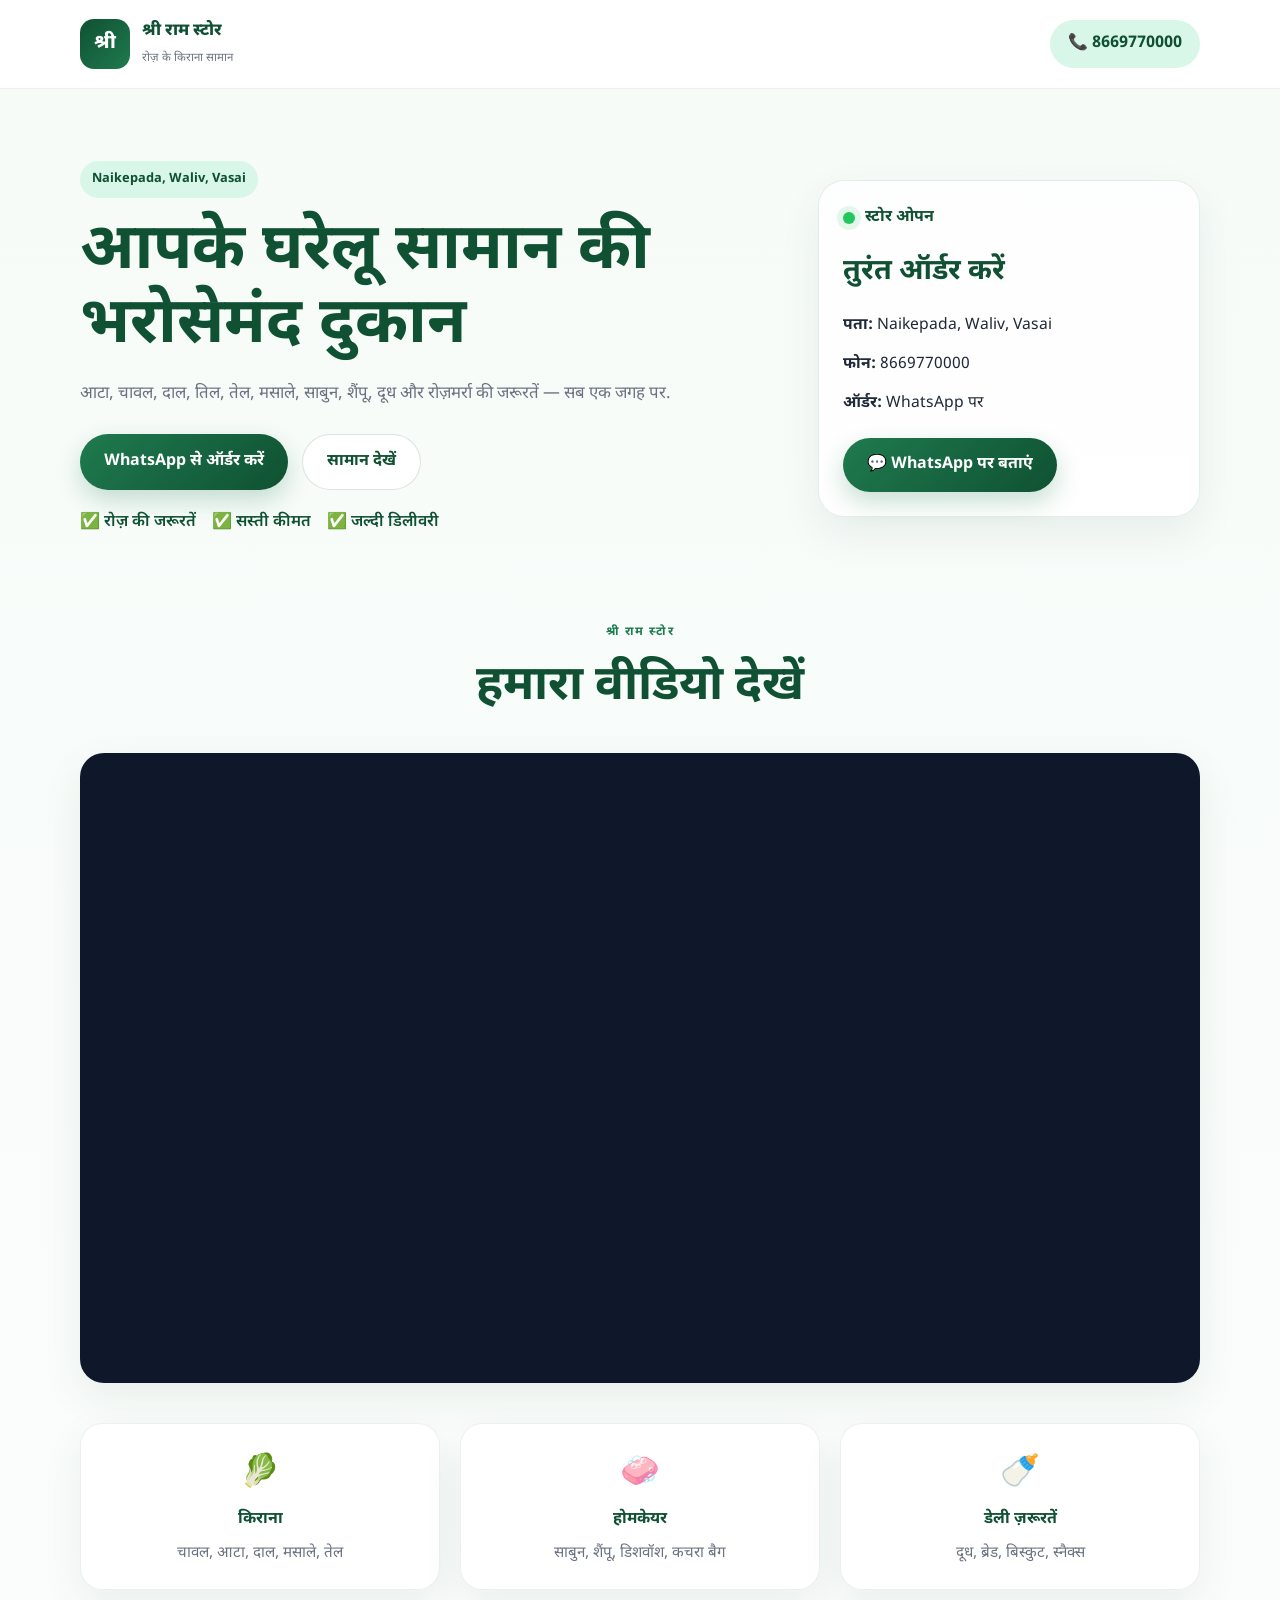
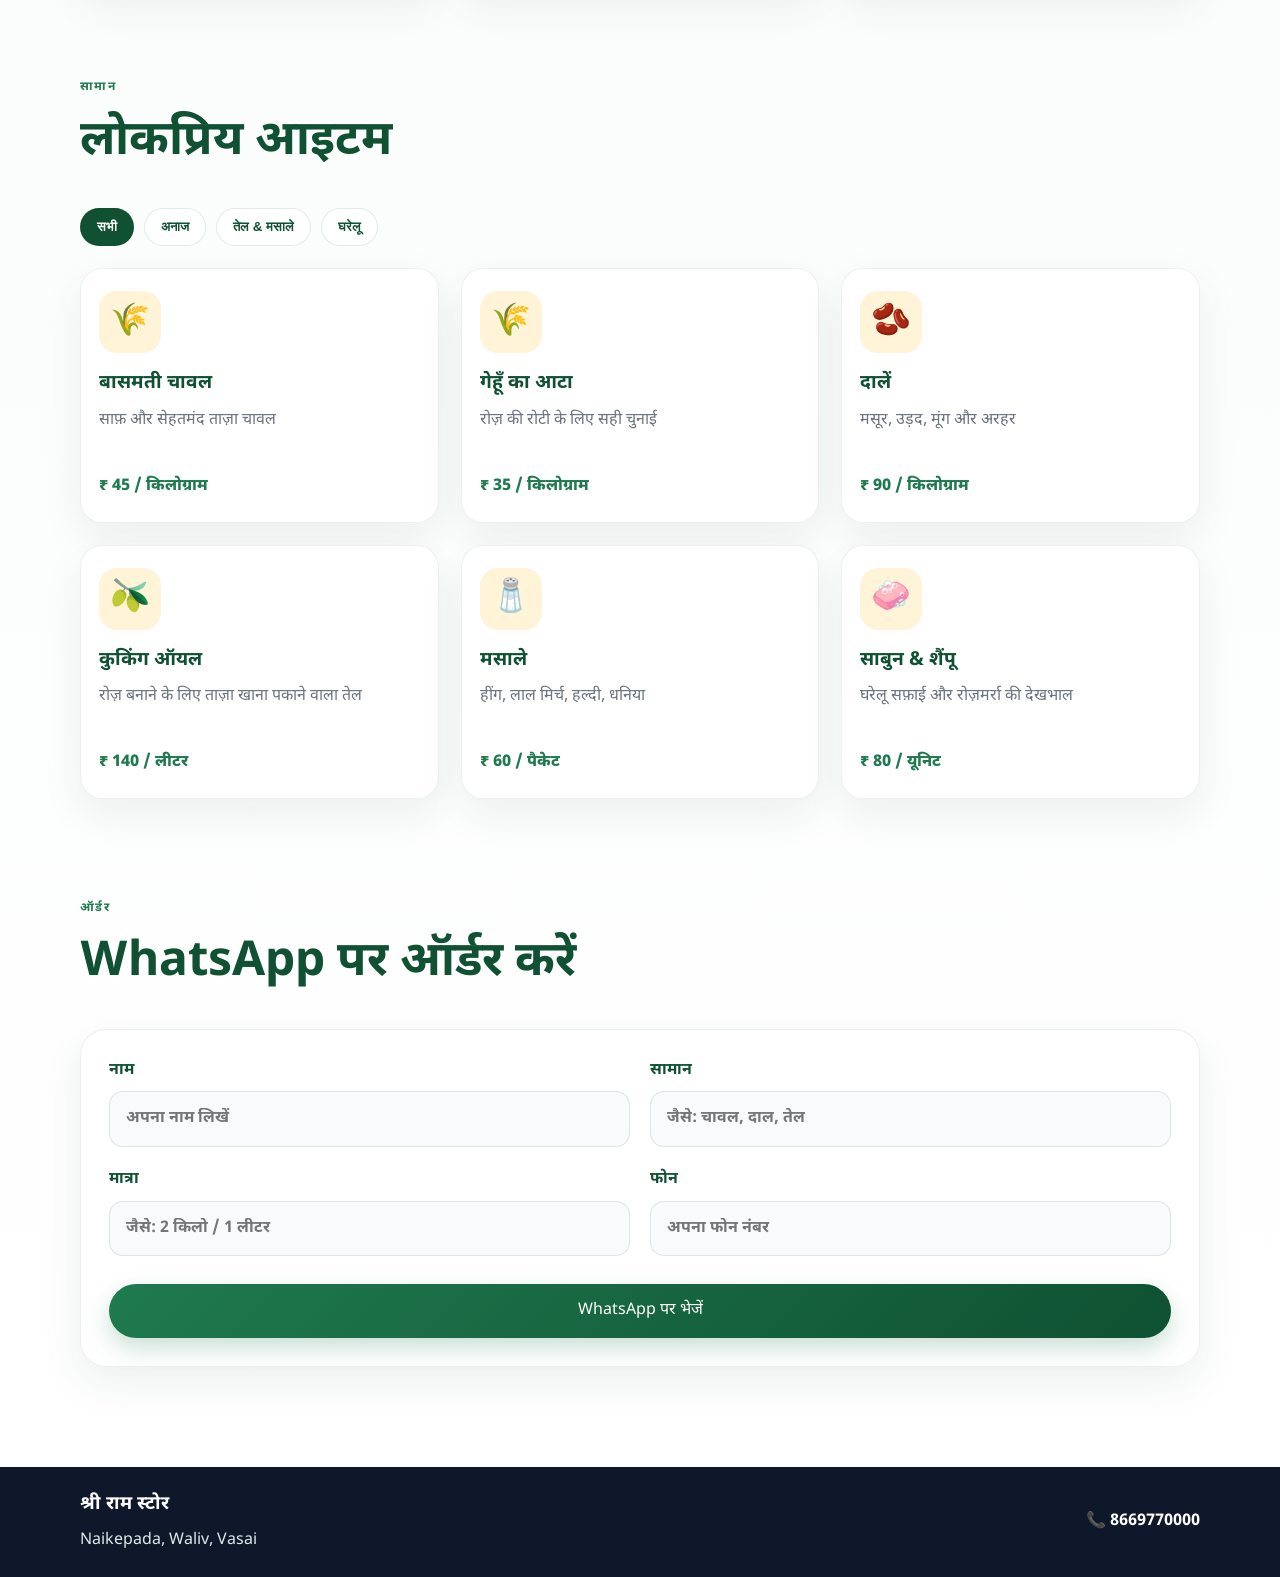
==== commit dac95b22: "Add store video to homepage" ====
--- a/index.html
+++ b/index.html
@@ -3,10 +3,10 @@
   <head>
     <meta charset="UTF-8" />
     <meta name="viewport" content="width=device-width, initial-scale=1.0" />
-    <title>श्री राम स्टोर | Premium Grocery & Home Essentials</title>
+    <title>श्री राम स्टोर | रोज़ के किराना सामान</title>
     <meta
       name="description"
-      content="श्री राम स्टोर, Naikepada, Waliv, Vasai. Premium grocery essentials, home care products, and quick WhatsApp ordering for your family needs."
+      content="श्री राम स्टोर - Naikepada, Waliv, Vasai. Daily groceries, household essentials and WhatsApp ordering."
     />
     <link rel="preconnect" href="https://fonts.googleapis.com" />
     <link rel="preconnect" href="https://fonts.gstatic.com" crossorigin />
@@ -19,53 +19,37 @@
   <body>
     <header class="topbar">
       <div class="container nav">
-        <div class="brand" aria-label="श्री राम स्टोर">
+        <div class="brand">
           <span class="brand-mark">श्री</span>
           <div>
             <p class="brand-name">श्री राम स्टोर</p>
             <small>रोज़ के किराना सामान</small>
           </div>
         </div>
-
-        <nav class="main-nav" aria-label="Main navigation">
-          <a href="#home">होम</a>
-          <a href="#products">सामान</a>
-          <a href="#why-us">क्यों चुनें</a>
-          <a href="#reviews">रिव्यू</a>
-          <a href="#contact">संपर्क</a>
-        </nav>
-
         <a class="phone-btn" href="tel:8669770000">📞 8669770000</a>
       </div>
     </header>
 
-    <main id="home">
+    <main>
       <section class="hero">
         <div class="container hero-inner">
           <div class="hero-copy">
             <span class="badge">Naikepada, Waliv, Vasai</span>
-            <h1>आपकी रोज़ की ज़रूरतें, एक सही जगह</h1>
+            <h1>आपके घरेलू सामान की भरोसेमंद दुकान</h1>
             <p>
-              ताज़ा किराना, घर के जरूरी सामान, दूध, दालें, तेल, मसाले और रोज़
-              की छोटी-सी जरूरतें — सब एक ही भरोसेमंद दुकान में.
+              आटा, चावल, दाल, तिल, तेल, मसाले, साबुन, शैंपू, दूध और रोज़मर्रा
+              की जरूरतें — सब एक जगह पर.
             </p>
-
             <div class="hero-actions">
-              <a
-                class="primary-btn"
-                href="https://wa.me/918669770000?text=Namaste%20Shri%20Ram%20Store%2C%20mujhe%20saman%20chahiye."
-                target="_blank"
-                rel="noreferrer"
-              >
+              <a class="primary-btn" href="https://wa.me/918669770000?text=Namaste%20Shri%20Ram%20Store%2C%20mujhe%20saman%20chahiye." target="_blank" rel="noreferrer">
                 WhatsApp से ऑर्डर करें
               </a>
               <a class="secondary-btn" href="#products">सामान देखें</a>
             </div>
-
-            <ul class="quick-info" aria-label="Store advantages">
-              <li>✅ ताज़ा सामान</li>
-              <li>✅ भरोसेमंद कीमत</li>
-              <li>✅ तेज़ सेवा</li>
+            <ul class="quick-info">
+              <li>✅ रोज़ की जरूरतें</li>
+              <li>✅ सस्ती कीमत</li>
+              <li>✅ जल्दी डिलीवरी</li>
             </ul>
           </div>
 
@@ -92,40 +76,37 @@
         </div>
       </section>
 
-      <section class="stats container" aria-label="Store stats">
-        <div class="stat-box">
-          <strong>500+</strong>
-          <span>रोज़ के ग्राहक</span>
-        </div>
-        <div class="stat-box">
-          <strong>1k+</strong>
-          <span>ऑर्डर</span>
-        </div>
-        <div class="stat-box">
-          <strong>24/7</strong>
-          <span>WhatsApp सपोर्ट</span>
-        </div>
-        <div class="stat-box">
-          <strong>4.9/5</strong>
-          <span>ग्राहक रेटिंग</span>
-        </div>
-      </section>
-
-      <section class="features container" aria-label="Key features">
+      <section class="store-video container" aria-labelledby="store-video-title">
+        <div class="section-heading">
+          <p class="eyebrow">श्री राम स्टोर</p>
+          <h2 id="store-video-title">हमारा वीडियो देखें</h2>
+        </div>
+        <div class="video-frame">
+          <iframe
+            src="https://drive.google.com/file/d/1ctxcbOMUAZvR9xwfEMwdqXG5EH7m8xBX/preview"
+            title="श्री राम स्टोर का वीडियो"
+            allow="autoplay; encrypted-media; picture-in-picture"
+            allowfullscreen
+            loading="lazy"
+          ></iframe>
+        </div>
+      </section>
+
+      <section class="features container">
         <div class="feature-box">
           <span>🥬</span>
-          <h4>किराना essentials</h4>
-          <p>चावल, आटा, दाल, तेल, मसाले और रोज़ का सामान</p>
+          <h4>किराना</h4>
+          <p>चावल, आटा, दाल, मसाले, तेल</p>
         </div>
         <div class="feature-box">
           <span>🧼</span>
-          <h4>घर के लिए जरूरी आइटम</h4>
-          <p>साबुन, शैंपू, घरेलू सफ़ाई और दैनिक उपयोग</p>
+          <h4>होमकेयर</h4>
+          <p>साबुन, शैंपू, डिशवॉश, कचरा बैग</p>
         </div>
         <div class="feature-box">
-          <span>🚚</span>
-          <h4>लोकल डिलीवरी</h4>
-          <p>Waliv, Vasai और आसपास के इलाकों में सेवा</p>
+          <span>🍼</span>
+          <h4>डेली ज़रूरतें</h4>
+          <p>दूध, ब्रेड, बिस्कुट, स्नैक्स</p>
         </div>
       </section>
 
@@ -135,185 +116,90 @@
           <h2>लोकप्रिय आइटम</h2>
         </div>
 
-        <div class="category-tabs" aria-label="Product categories">
+        <div class="category-tabs">
           <button class="tab active" data-category="all">सभी</button>
           <button class="tab" data-category="grains">अनाज</button>
           <button class="tab" data-category="oil">तेल & मसाले</button>
           <button class="tab" data-category="home">घरेलू</button>
-          <button class="tab" data-category="dairy">दूध & स्नैक्स</button>
         </div>
 
         <div class="product-grid">
           <article class="product-card" data-category="grains">
             <div class="emoji">🌾</div>
             <h3>बासमती चावल</h3>
-            <p>साफ़, स्वादिष्ट और रोज़ की थाली के लिए सही</p>
-            <span>₹ 45 / kg</span>
+            <p>साफ़ और सेहतमंद ताज़ा चावल</p>
+            <span>₹ 45 / किलोग्राम</span>
           </article>
 
           <article class="product-card" data-category="grains">
             <div class="emoji">🌾</div>
             <h3>गेहूँ का आटा</h3>
-            <p>रोटी और पराँठे के लिए ताज़ा और सही बनावट</p>
-            <span>₹ 35 / kg</span>
+            <p>रोज़ की रोटी के लिए सही चुनाई</p>
+            <span>₹ 35 / किलोग्राम</span>
           </article>
 
           <article class="product-card" data-category="grains">
             <div class="emoji">🫘</div>
             <h3>दालें</h3>
-            <p>मसूर, मूंग, उड़द और अरहर की बेहतर क्वालिटी</p>
-            <span>₹ 90 / kg</span>
+            <p>मसूर, उड़द, मूंग और अरहर</p>
+            <span>₹ 90 / किलोग्राम</span>
           </article>
 
           <article class="product-card" data-category="oil">
             <div class="emoji">🫒</div>
             <h3>कुकिंग ऑयल</h3>
-            <p>रोज़ की रसोई के लिए सही और अच्छी गुणवत्ता</p>
-            <span>₹ 140 / litre</span>
+            <p>रोज़ बनाने के लिए ताज़ा खाना पकाने वाला तेल</p>
+            <span>₹ 140 / लीटर</span>
           </article>
 
           <article class="product-card" data-category="oil">
             <div class="emoji">🧂</div>
             <h3>मसाले</h3>
-            <p>हल्दी, लाल मिर्च, धनिया, जीरा और मिर्च पाउडर</p>
-            <span>₹ 60 / pack</span>
+            <p>हींग, लाल मिर्च, हल्दी, धनिया</p>
+            <span>₹ 60 / पैकेट</span>
           </article>
 
           <article class="product-card" data-category="home">
             <div class="emoji">🧼</div>
             <h3>साबुन & शैंपू</h3>
-            <p>घरेलू सफ़ाई और रोज़ की देखभाल के लिए</p>
-            <span>₹ 80 / unit</span>
-          </article>
-
-          <article class="product-card" data-category="dairy">
-            <div class="emoji">🥛</div>
-            <h3>दूध & डेयरी</h3>
-            <p>ताज़ा दूध, दही और घरेलू डेयरी आइटम</p>
-            <span>₹ 55 / packet</span>
-          </article>
-
-          <article class="product-card" data-category="dairy">
-            <div class="emoji">🍪</div>
-            <h3>स्नैक्स</h3>
-            <p>बिस्कुट, ब्रेड, चिप्स और छोटे परिवार के स्नैक्स</p>
-            <span>₹ 40 / pack</span>
-          </article>
-        </div>
-      </section>
-
-      <section id="why-us" class="benefits container">
-        <div class="section-heading">
-          <p class="eyebrow">क्यों चुनें</p>
-          <h2>हमारी खासियत</h2>
-        </div>
-
-        <div class="benefit-grid">
-          <div class="benefit-card">
-            <span>💯</span>
-            <h3>गुणवत्ता</h3>
-            <p>सामान की अच्छी क्वालिटी और भरोसेमंद सोर्सिंग</p>
-          </div>
-          <div class="benefit-card">
-            <span>💸</span>
-            <h3>कम कीमत</h3>
-            <p>दैनिक जरूरतों के लिए उचित और बजट-फ्रेंडली दरें</p>
-          </div>
-          <div class="benefit-card">
-            <span>⚡</span>
-            <h3>तेज़ सेवा</h3>
-            <p>तेज़ डिलीवरी और परिवार-आधारित सेवा</p>
-          </div>
-        </div>
-      </section>
-
-      <section id="reviews" class="reviews container">
-        <div class="section-heading">
-          <p class="eyebrow">ग्राहक</p>
-          <h2>क्या लोग कहते हैं</h2>
-        </div>
-
-        <div class="review-grid">
-          <article class="review-card">
-            <div class="stars">★★★★★</div>
-            <p>
-              “सामान की क्वालिटी अच्छी है और कीमत भी सही है. रोज़ का सामान
-              जल्दी मिल जाता है.”
-            </p>
-            <strong>— राजेश शर्मा</strong>
-          </article>
-
-          <article class="review-card">
-            <div class="stars">★★★★★</div>
-            <p>
-              “हमारा घर आसपास है, इसलिए यहां से सामान लेना आसान है. WhatsApp
-              ऑर्डर भी बहुत अच्छा है.”
-            </p>
-            <strong>— ज्योति पाटील</strong>
-          </article>
-
-          <article class="review-card">
-            <div class="stars">★★★★★</div>
-            <p>
-              “श्री राम स्टोर से दाल, आटा और तेल खरीदना आसान है. नजदीकी और
-              भरोसेमंद दुकान.”
-            </p>
-            <strong>— नितीन ठाकुर</strong>
-          </article>
-        </div>
-      </section>
-
-      <section class="order container" id="contact">
+            <p>घरेलू सफ़ाई और रोज़मर्रा की देखभाल</p>
+            <span>₹ 80 / यूनिट</span>
+          </article>
+        </div>
+      </section>
+
+      <section class="order container">
         <div class="section-heading">
           <p class="eyebrow">ऑर्डर</p>
           <h2>WhatsApp पर ऑर्डर करें</h2>
         </div>
 
-        <div class="contact-grid">
-          <div class="info-panel">
-            <h3>संपर्क जानकारी</h3>
-            <ul>
-              <li><strong>📍 पता:</strong> Naikepada, Waliv, Vasai</li>
-              <li><strong>📞 फोन:</strong> 8669770000</li>
-              <li><strong>💬 WhatsApp:</strong> तुरंत ऑर्डर</li>
-            </ul>
-            <a
-              class="primary-btn"
-              href="https://wa.me/918669770000?text=Namaste%20Shri%20Ram%20Store%2C%20mujhe%20saman%20chahiye."
-              target="_blank"
-              rel="noreferrer"
-            >
-              अभी ऑर्डर करें
-            </a>
-          </div>
-
-          <form id="orderForm" class="order-form">
-            <div class="field-row">
-              <label>
-                नाम
-                <input type="text" id="customerName" placeholder="अपना नाम लिखें" required />
-              </label>
-              <label>
-                सामान
-                <input type="text" id="orderItem" placeholder="जैसे: चावल, दाल, तेल" required />
-              </label>
-            </div>
-            <div class="field-row">
-              <label>
-                मात्रा
-                <input type="text" id="quantity" placeholder="जैसे: 2 किलो / 1 लीटर" required />
-              </label>
-              <label>
-                फोन
-                <input type="tel" id="phone" placeholder="अपना फोन नंबर" required />
-              </label>
-            </div>
-
-            <button type="submit" class="primary-btn full-width">
-              WhatsApp पर भेजें
-            </button>
-          </form>
-        </div>
+        <form id="orderForm" class="order-form">
+          <div class="field-row">
+            <label>
+              नाम
+              <input type="text" id="customerName" placeholder="अपना नाम लिखें" required />
+            </label>
+            <label>
+              सामान
+              <input type="text" id="orderItem" placeholder="जैसे: चावल, दाल, तेल" required />
+            </label>
+          </div>
+          <div class="field-row">
+            <label>
+              मात्रा
+              <input type="text" id="quantity" placeholder="जैसे: 2 किलो / 1 लीटर" required />
+            </label>
+            <label>
+              फोन
+              <input type="tel" id="phone" placeholder="अपना फोन नंबर" required />
+            </label>
+          </div>
+
+          <button type="submit" class="primary-btn full-width">
+            WhatsApp पर भेजें
+          </button>
+        </form>
       </section>
     </main>
 
@@ -323,10 +209,9 @@
           <h3>श्री राम स्टोर</h3>
           <p>Naikepada, Waliv, Vasai</p>
         </div>
-        <div class="footer-links">
-          <a href="tel:8669770000">📞 8669770000</a>
-          <a href="https://wa.me/918669770000?text=Namaste%20Shri%20Ram%20Store%2C%20mujhe%20saman%20chahiye." target="_blank" rel="noreferrer">💬 WhatsApp</a>
-        </div>
+        <a href="https://wa.me/918669770000?text=Namaste%20Shri%20Ram%20Store%2C%20mujhe%20saman%20chahiye." target="_blank" rel="noreferrer">
+          📞 8669770000
+        </a>
       </div>
     </footer>
 
--- a/styles.css
+++ b/styles.css
@@ -7,16 +7,13 @@
 :root {
   --green-dark: #0f5132;
   --green-mid: #1f7a4f;
-  --green-soft: #ebfff2;
   --green-light: #d9f7e8;
-  --green-glow: rgba(31, 122, 79, 0.12);
   --orange: #f59e0b;
   --orange-soft: #fff3d8;
   --text: #1f2937;
   --muted: #6b7280;
   --white: #ffffff;
-  --shadow: 0 20px 48px rgba(15, 81, 50, 0.10);
-  --panel: #f6faf7;
+  --shadow: 0 16px 40px rgba(32, 82, 58, 0.08);
 }
 
 html {
@@ -25,13 +22,9 @@
 
 body {
   font-family: "Noto Sans Devanagari", sans-serif;
-  background: linear-gradient(180deg, #f7faf8 0%, #ffffff 100%);
+  background: linear-gradient(180deg, #f6fbf8 0%, #ffffff 100%);
   color: var(--text);
   line-height: 1.6;
-}
-
-a {
-  text-decoration: none;
 }
 
 img {
@@ -39,26 +32,29 @@
   display: block;
 }
 
+a {
+  text-decoration: none;
+}
+
 .container {
-  width: min(1180px, calc(100% - 32px));
+  width: min(1120px, calc(100% - 32px));
   margin: 0 auto;
 }
 
 .topbar {
+  background: var(--white);
+  border-bottom: 1px solid rgba(15, 81, 50, 0.08);
   position: sticky;
   top: 0;
   z-index: 20;
-  background: rgba(255, 255, 255, 0.88);
-  backdrop-filter: blur(10px);
-  border-bottom: 1px solid rgba(15, 81, 50, 0.08);
+  backdrop-filter: blur(8px);
 }
 
 .nav {
   display: flex;
   align-items: center;
   justify-content: space-between;
-  min-height: 78px;
-  gap: 18px;
+  padding: 18px 0;
 }
 
 .brand {
@@ -68,44 +64,26 @@
 }
 
 .brand-mark {
-  width: 52px;
-  height: 52px;
+  width: 50px;
+  height: 50px;
+  border-radius: 14px;
   display: grid;
   place-items: center;
-  border-radius: 16px;
+  background: linear-gradient(135deg, var(--green-dark), var(--green-mid));
   color: var(--white);
   font-weight: 800;
   font-size: 1.2rem;
-  background: linear-gradient(135deg, var(--green-dark), var(--green-mid));
 }
 
 .brand-name {
   font-weight: 800;
-  font-size: 1.08rem;
-  color: var(--green-dark);
-  margin: 0;
+  font-size: 1.05rem;
+  color: var(--green-dark);
 }
 
 .brand small {
   color: var(--muted);
   font-size: 0.72rem;
-}
-
-.main-nav {
-  display: flex;
-  align-items: center;
-  gap: 22px;
-  flex-wrap: wrap;
-}
-
-.main-nav a {
-  color: var(--green-dark);
-  font-weight: 700;
-  transition: opacity 0.2s ease;
-}
-
-.main-nav a:hover {
-  opacity: 0.75;
 }
 
 .phone-btn,
@@ -132,11 +110,11 @@
   color: var(--white);
   padding: 14px 24px;
   font-weight: 700;
-  box-shadow: 0 12px 25px rgba(31, 122, 79, 0.2);
+  box-shadow: 0 10px 25px rgba(31, 122, 79, 0.24);
 }
 
 .secondary-btn {
-  border: 1px solid rgba(15, 81, 50, 0.12);
+  border: 1px solid rgba(15, 81, 50, 0.15);
   background: var(--white);
   color: var(--green-dark);
   padding: 14px 24px;
@@ -151,183 +129,158 @@
 }
 
 .hero {
-  padding: 78px 0 32px;
-  background:
-    radial-gradient(circle at top left, rgba(31, 122, 79, 0.08), transparent 38%),
-    linear-gradient(180deg, #f6fbf7 0%, #ffffff 100%);
+  padding: 72px 0 32px;
 }
 
 .hero-inner {
   display: grid;
-  grid-template-columns: 1.18fr 0.82fr;
-  gap: 30px;
+  grid-template-columns: 1.3fr 0.7fr;
+  gap: 28px;
   align-items: center;
 }
 
 .badge {
-  display: inline-flex;
-  align-items: center;
-  padding: 8px 14px;
+  display: inline-block;
+  background: var(--green-light);
+  color: var(--green-dark);
+  padding: 8px 12px;
   border-radius: 999px;
-  background: var(--green-light);
-  color: var(--green-dark);
   font-size: 0.8rem;
   font-weight: 700;
   margin-bottom: 18px;
 }
 
 .hero-copy h1 {
-  font-size: clamp(2.6rem, 5vw, 4.4rem);
-  line-height: 1.1;
+  font-size: clamp(2.2rem, 5vw, 4.4rem);
+  line-height: 1.15;
   color: var(--green-dark);
   margin-bottom: 18px;
 }
 
 .hero-copy p {
-  font-size: 1.08rem;
+  font-size: 1.05rem;
   color: var(--muted);
-  max-width: 650px;
-  margin-bottom: 28px;
+  max-width: 620px;
+  margin-bottom: 26px;
 }
 
 .hero-actions {
   display: flex;
+  flex-wrap: wrap;
   gap: 14px;
-  flex-wrap: wrap;
-  margin-bottom: 22px;
+  margin-bottom: 20px;
 }
 
 .quick-info {
   list-style: none;
   display: flex;
-  align-items: center;
-  gap: 18px;
   flex-wrap: wrap;
-  color: var(--green-dark);
-  font-weight: 700;
+  gap: 16px;
+  color: var(--green-dark);
+  font-weight: 600;
 }
 
 .hero-card {
-  background: rgba(255, 255, 255, 0.9);
-  border: 1px solid rgba(15, 81, 50, 0.08);
+  background: rgba(255, 255, 255, 0.8);
+  border: 1px solid rgba(31, 122, 79, 0.12);
+  border-radius: 26px;
   box-shadow: var(--shadow);
-  border-radius: 28px;
-  padding: 28px;
+  padding: 24px;
 }
 
 .card-header {
   display: flex;
   align-items: center;
   gap: 10px;
-  font-weight: 700;
-  color: var(--green-dark);
+  color: var(--green-dark);
+  font-weight: 700;
   margin-bottom: 18px;
 }
 
 .dot {
   width: 12px;
   height: 12px;
+  border-radius: 50%;
   display: block;
-  border-radius: 50%;
 }
 
 .dot.green {
   background: #22c55e;
-  box-shadow: 0 0 0 7px rgba(34, 197, 94, 0.12);
+  box-shadow: 0 0 0 6px rgba(34, 197, 94, 0.12);
 }
 
 .hero-card h3 {
-  font-size: 2.1rem;
-  color: var(--green-dark);
-  margin-bottom: 20px;
+  font-size: 1.8rem;
+  color: var(--green-dark);
+  margin-bottom: 18px;
 }
 
 .mini-list {
   display: grid;
-  gap: 12px;
-  margin-bottom: 28px;
+  gap: 14px;
+  color: var(--text);
   font-size: 0.98rem;
-}
-
-.stats {
-  display: grid;
-  grid-template-columns: repeat(4, minmax(0, 1fr));
-  gap: 18px;
-  margin-top: 24px;
-  margin-bottom: 10px;
-}
-
-.stat-box {
-  background: var(--white);
-  border: 1px solid rgba(15, 81, 50, 0.08);
+  margin-bottom: 22px;
+}
+
+.store-video {
+  padding: 56px 0 16px;
+}
+
+.store-video .section-heading {
+  text-align: center;
+}
+
+.video-frame {
+  overflow: hidden;
+  border-radius: 24px;
+  background: #0f172a;
   box-shadow: var(--shadow);
-  border-radius: 18px;
-  padding: 22px 16px;
-  text-align: center;
-}
-
-.stat-box strong {
+  aspect-ratio: 16 / 9;
+}
+
+.video-frame iframe {
   display: block;
-  font-size: clamp(1.6rem, 3vw, 2.2rem);
-  color: var(--green-dark);
-  margin-bottom: 3px;
-}
-
-.stat-box span {
-  color: var(--muted);
-  font-weight: 600;
+  width: 100%;
+  height: 100%;
+  border: 0;
 }
 
 .features {
   display: grid;
   grid-template-columns: repeat(3, minmax(0, 1fr));
   gap: 20px;
-  padding: 26px 0 8px;
-}
-
-.feature-box,
-.benefit-card,
-.product-card,
-.review-card,
-.order-form,
-.info-panel {
+  padding: 24px 0 8px;
+}
+
+.feature-box {
   background: var(--white);
   border-radius: 22px;
   border: 1px solid rgba(15, 81, 50, 0.08);
+  padding: 24px 20px;
+  text-align: center;
   box-shadow: var(--shadow);
 }
 
-.feature-box {
-  text-align: center;
-  padding: 24px 18px;
-}
-
-.feature-box span,
-.benefit-card span {
+.feature-box span {
   font-size: 2rem;
   display: inline-block;
-  margin-bottom: 12px;
-}
-
-.feature-box h4,
-.benefit-card h3,
-.info-panel h3 {
-  color: var(--green-dark);
   margin-bottom: 8px;
 }
 
-.feature-box p,
-.benefit-card p,
-.product-card p,
-.review-card p {
+.feature-box h4 {
+  color: var(--green-dark);
+  margin-bottom: 8px;
+}
+
+.feature-box p {
   color: var(--muted);
+  font-size: 0.95rem;
 }
 
 .products,
-.benefits,
-.reviews,
 .order {
-  padding: 82px 0 20px;
+  padding: 80px 0 20px;
 }
 
 .section-heading {
@@ -338,9 +291,9 @@
   color: var(--green-mid);
   text-transform: uppercase;
   letter-spacing: 0.12em;
-  font-size: 0.74rem;
-  font-weight: 800;
-  margin-bottom: 10px;
+  font-weight: 700;
+  font-size: 0.75rem;
+  margin-bottom: 8px;
 }
 
 .section-heading h2 {
@@ -350,9 +303,9 @@
 
 .category-tabs {
   display: flex;
+  gap: 10px;
   flex-wrap: wrap;
-  gap: 10px;
-  margin-bottom: 24px;
+  margin-bottom: 22px;
 }
 
 .tab {
@@ -361,9 +314,8 @@
   color: var(--green-dark);
   padding: 10px 16px;
   border-radius: 999px;
-  font: inherit;
-  font-weight: 700;
   cursor: pointer;
+  font-weight: 700;
 }
 
 .tab.active {
@@ -373,12 +325,16 @@
 
 .product-grid {
   display: grid;
-  grid-template-columns: repeat(4, minmax(0, 1fr));
+  grid-template-columns: repeat(3, minmax(0, 1fr));
   gap: 22px;
 }
 
 .product-card {
+  background: var(--white);
+  border: 1px solid rgba(15, 81, 50, 0.08);
+  border-radius: 22px;
   padding: 22px 18px;
+  box-shadow: var(--shadow);
   transition: transform 0.2s ease;
 }
 
@@ -391,84 +347,35 @@
   height: 62px;
   display: grid;
   place-items: center;
+  border-radius: 18px;
   font-size: 2rem;
-  border-radius: 16px;
   background: var(--orange-soft);
   margin-bottom: 16px;
 }
 
 .product-card h3 {
+  color: var(--green-dark);
+  margin-bottom: 8px;
   font-size: 1.2rem;
-  margin-bottom: 8px;
-  color: var(--green-dark);
 }
 
 .product-card p {
-  min-height: 58px;
-  margin-bottom: 16px;
+  color: var(--muted);
+  margin-bottom: 18px;
+  min-height: 48px;
 }
 
 .product-card span {
+  font-size: 1rem;
+  font-weight: 800;
   color: var(--green-mid);
-  font-weight: 800;
-}
-
-.benefit-grid {
-  display: grid;
-  grid-template-columns: repeat(3, minmax(0, 1fr));
-  gap: 22px;
-}
-
-.benefit-card {
-  padding: 24px 20px;
-  text-align: center;
-}
-
-.review-grid {
-  display: grid;
-  grid-template-columns: repeat(3, minmax(0, 1fr));
-  gap: 22px;
-}
-
-.review-card {
-  padding: 24px 20px;
-}
-
-.stars {
-  color: #fbbf24;
-  letter-spacing: 0.18em;
-  margin-bottom: 12px;
-}
-
-.review-card strong {
-  display: inline-block;
-  margin-top: 12px;
-  color: var(--green-dark);
-}
-
-.contact-grid {
-  display: grid;
-  grid-template-columns: 0.9fr 1.1fr;
-  gap: 24px;
-  align-items: stretch;
-}
-
-.info-panel {
-  padding: 28px;
-  display: flex;
-  flex-direction: column;
-  justify-content: center;
-}
-
-.info-panel ul {
-  padding-left: 18px;
-  margin: 18px 0 26px;
-  display: grid;
-  gap: 10px;
-  color: var(--text);
 }
 
 .order-form {
+  background: var(--white);
+  border-radius: 26px;
+  border: 1px solid rgba(15, 81, 50, 0.08);
+  box-shadow: var(--shadow);
   padding: 28px;
 }
 
@@ -482,8 +389,8 @@
 label {
   display: grid;
   gap: 8px;
-  color: var(--green-dark);
-  font-weight: 700;
+  font-weight: 700;
+  color: var(--green-dark);
 }
 
 input {
@@ -491,9 +398,9 @@
   border: 1px solid rgba(15, 81, 50, 0.12);
   border-radius: 14px;
   background: #f9fafb;
-  color: var(--text);
   padding: 14px 16px;
   font: inherit;
+  color: var(--text);
 }
 
 input:focus {
@@ -505,12 +412,13 @@
   width: 100%;
   border: none;
   cursor: pointer;
+  margin-top: 8px;
   font: inherit;
 }
 
 .footer {
   background: #0f172a;
-  color: #e9f3f1;
+  color: #dfe9ea;
   margin-top: 80px;
 }
 
@@ -518,8 +426,8 @@
   display: flex;
   align-items: center;
   justify-content: space-between;
+  gap: 16px;
   min-height: 110px;
-  gap: 16px;
 }
 
 .footer h3 {
@@ -527,56 +435,16 @@
   margin-bottom: 8px;
 }
 
-.footer-links {
-  display: flex;
-  gap: 20px;
-  flex-wrap: wrap;
-}
-
 .footer a {
   color: #fff;
   font-weight: 700;
 }
 
-@media (max-width: 950px) {
-  .nav {
-    flex-wrap: wrap;
-    justify-content: center;
-    padding: 18px 0 20px;
-  }
-
+@media (max-width: 850px) {
   .hero-inner,
-  .contact-grid,
+  .product-grid,
   .features,
-  .benefit-grid,
-  .review-grid,
-  .product-grid {
-    grid-template-columns: repeat(2, minmax(0, 1fr));
-  }
-
-  .hero-inner,
-  .contact-grid,
-  .features,
-  .benefit-grid,
-  .review-grid,
-  .product-grid {
-    display: grid;
-  }
-
-  .product-grid {
-    grid-template-columns: repeat(2, minmax(0, 1fr));
-  }
-}
-
-@media (max-width: 760px) {
-  .hero-inner,
-  .contact-grid,
-  .features,
-  .benefit-grid,
-  .review-grid,
-  .product-grid,
-  .field-row,
-  .stats {
+  .field-row {
     grid-template-columns: 1fr;
   }
 
@@ -597,27 +465,3 @@
     padding: 24px 0;
   }
 }
-
-@media (max-width: 480px) {
-  .nav {
-    flex-direction: column;
-    align-items: flex-start;
-  }
-
-  .main-nav {
-    width: 100%;
-    justify-content: space-between;
-    gap: 12px;
-  }
-
-  .phone-btn,
-  .primary-btn,
-  .secondary-btn,
-  .wa-button {
-    width: 100%;
-  }
-
-  .hero-actions {
-    flex-direction: column;
-  }
-}
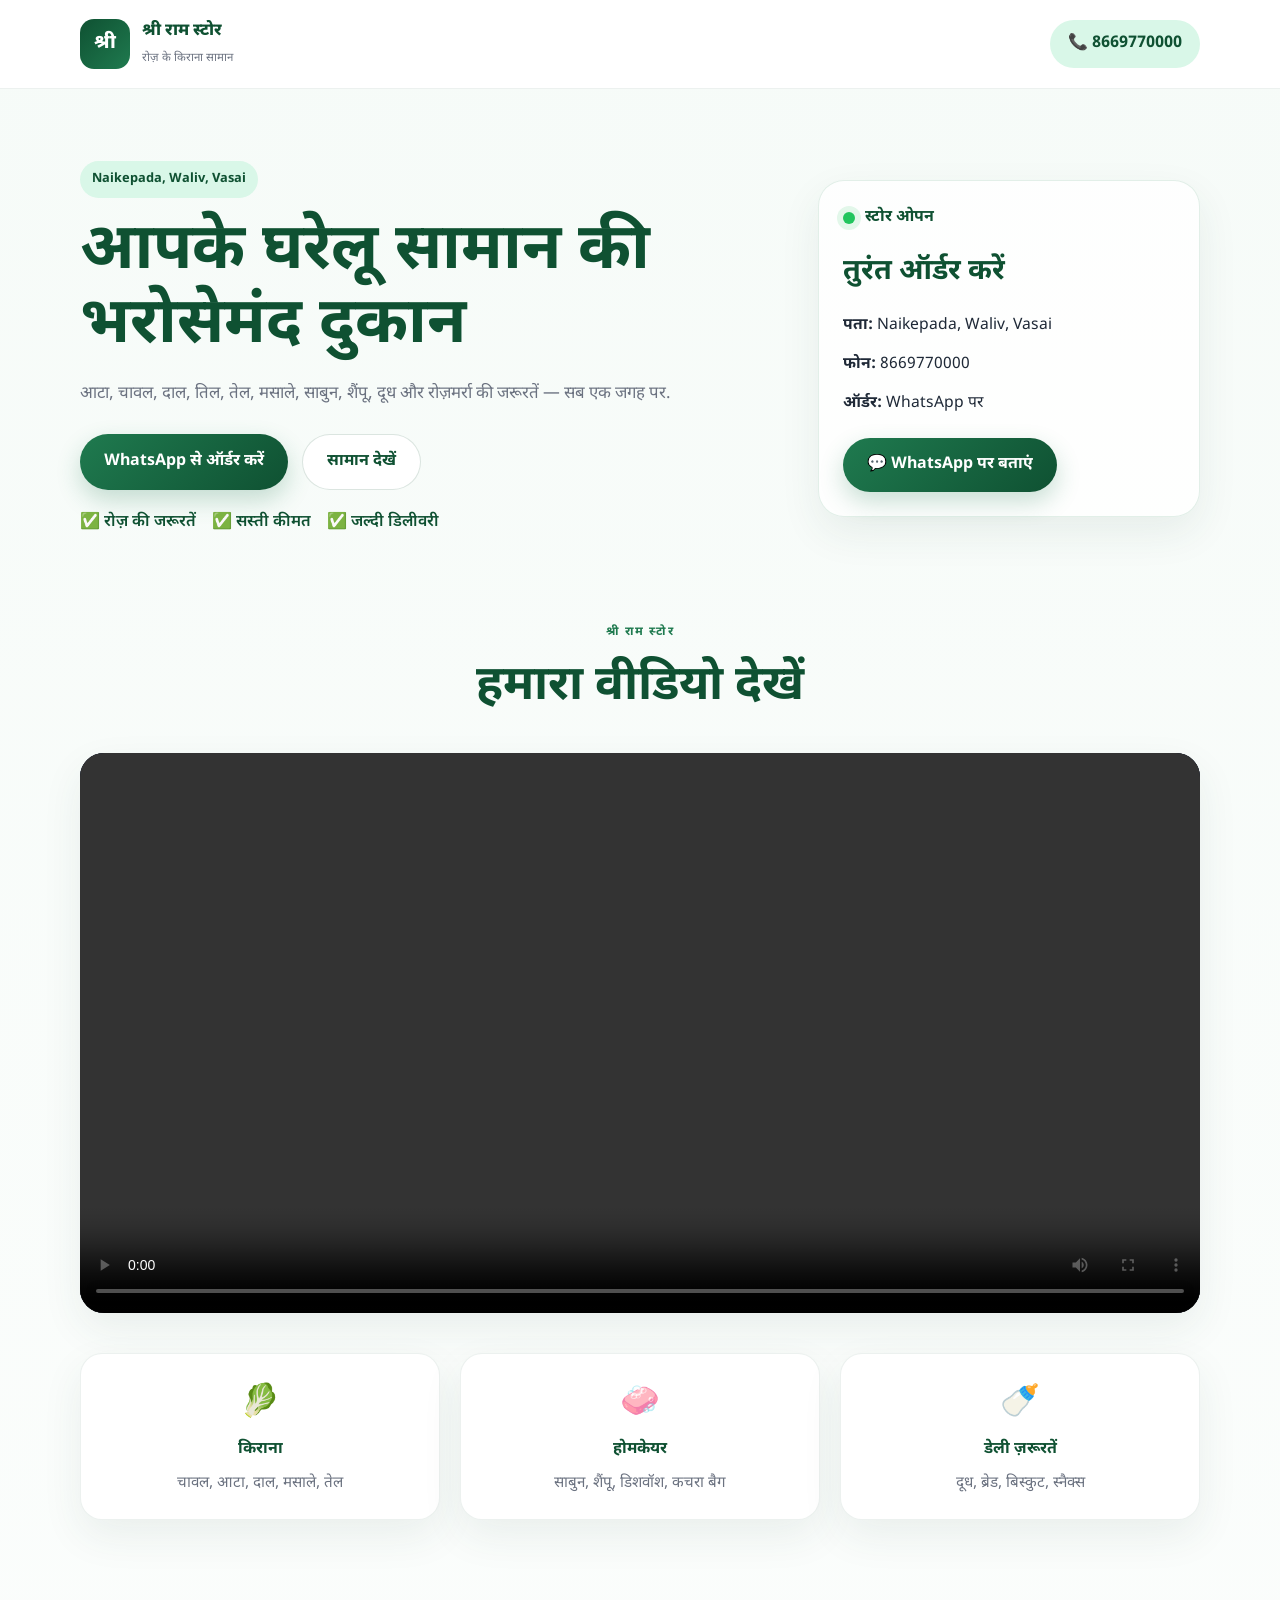
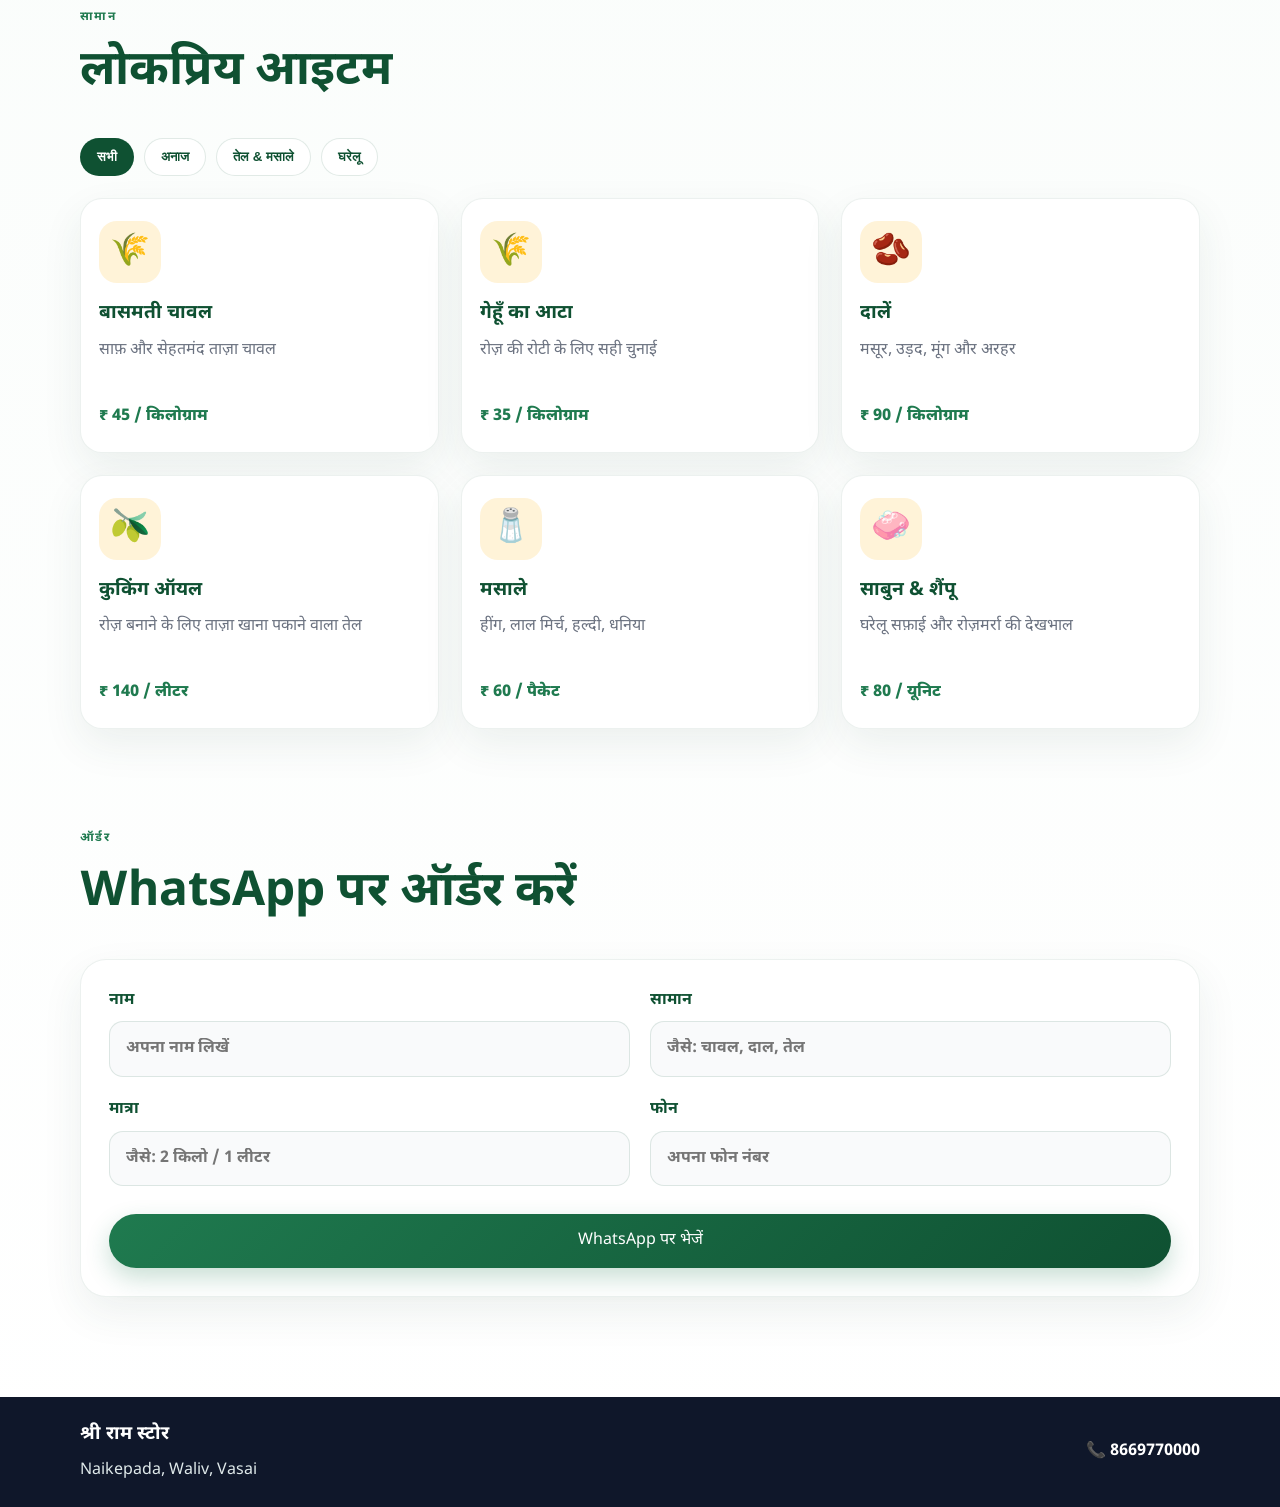
==== commit f7e1295a: "Replace Google Drive embed with the uploaded MP4" ====
--- a/index.html
+++ b/index.html
@@ -82,13 +82,10 @@
           <h2 id="store-video-title">हमारा वीडियो देखें</h2>
         </div>
         <div class="video-frame">
-          <iframe
-            src="https://drive.google.com/file/d/1ctxcbOMUAZvR9xwfEMwdqXG5EH7m8xBX/preview"
-            title="श्री राम स्टोर का वीडियो"
-            allow="autoplay; encrypted-media; picture-in-picture"
-            allowfullscreen
-            loading="lazy"
-          ></iframe>
+          <video controls preload="metadata" playsinline>
+            <source src="Shop%20Daily%20Essentials%20(1)-3.mp4" type="video/mp4" />
+            आपका ब्राउज़र वीडियो चलाने में समर्थित नहीं है।
+          </video>
         </div>
       </section>
 
--- a/styles.css
+++ b/styles.css
@@ -27,7 +27,8 @@
   line-height: 1.6;
 }
 
-img {
+img,
+video {
   max-width: 100%;
   display: block;
 }
@@ -236,14 +237,13 @@
   border-radius: 24px;
   background: #0f172a;
   box-shadow: var(--shadow);
-  aspect-ratio: 16 / 9;
-}
-
-.video-frame iframe {
-  display: block;
+}
+
+.video-frame video {
   width: 100%;
-  height: 100%;
+  max-height: 620px;
   border: 0;
+  background: #0f172a;
 }
 
 .features {
